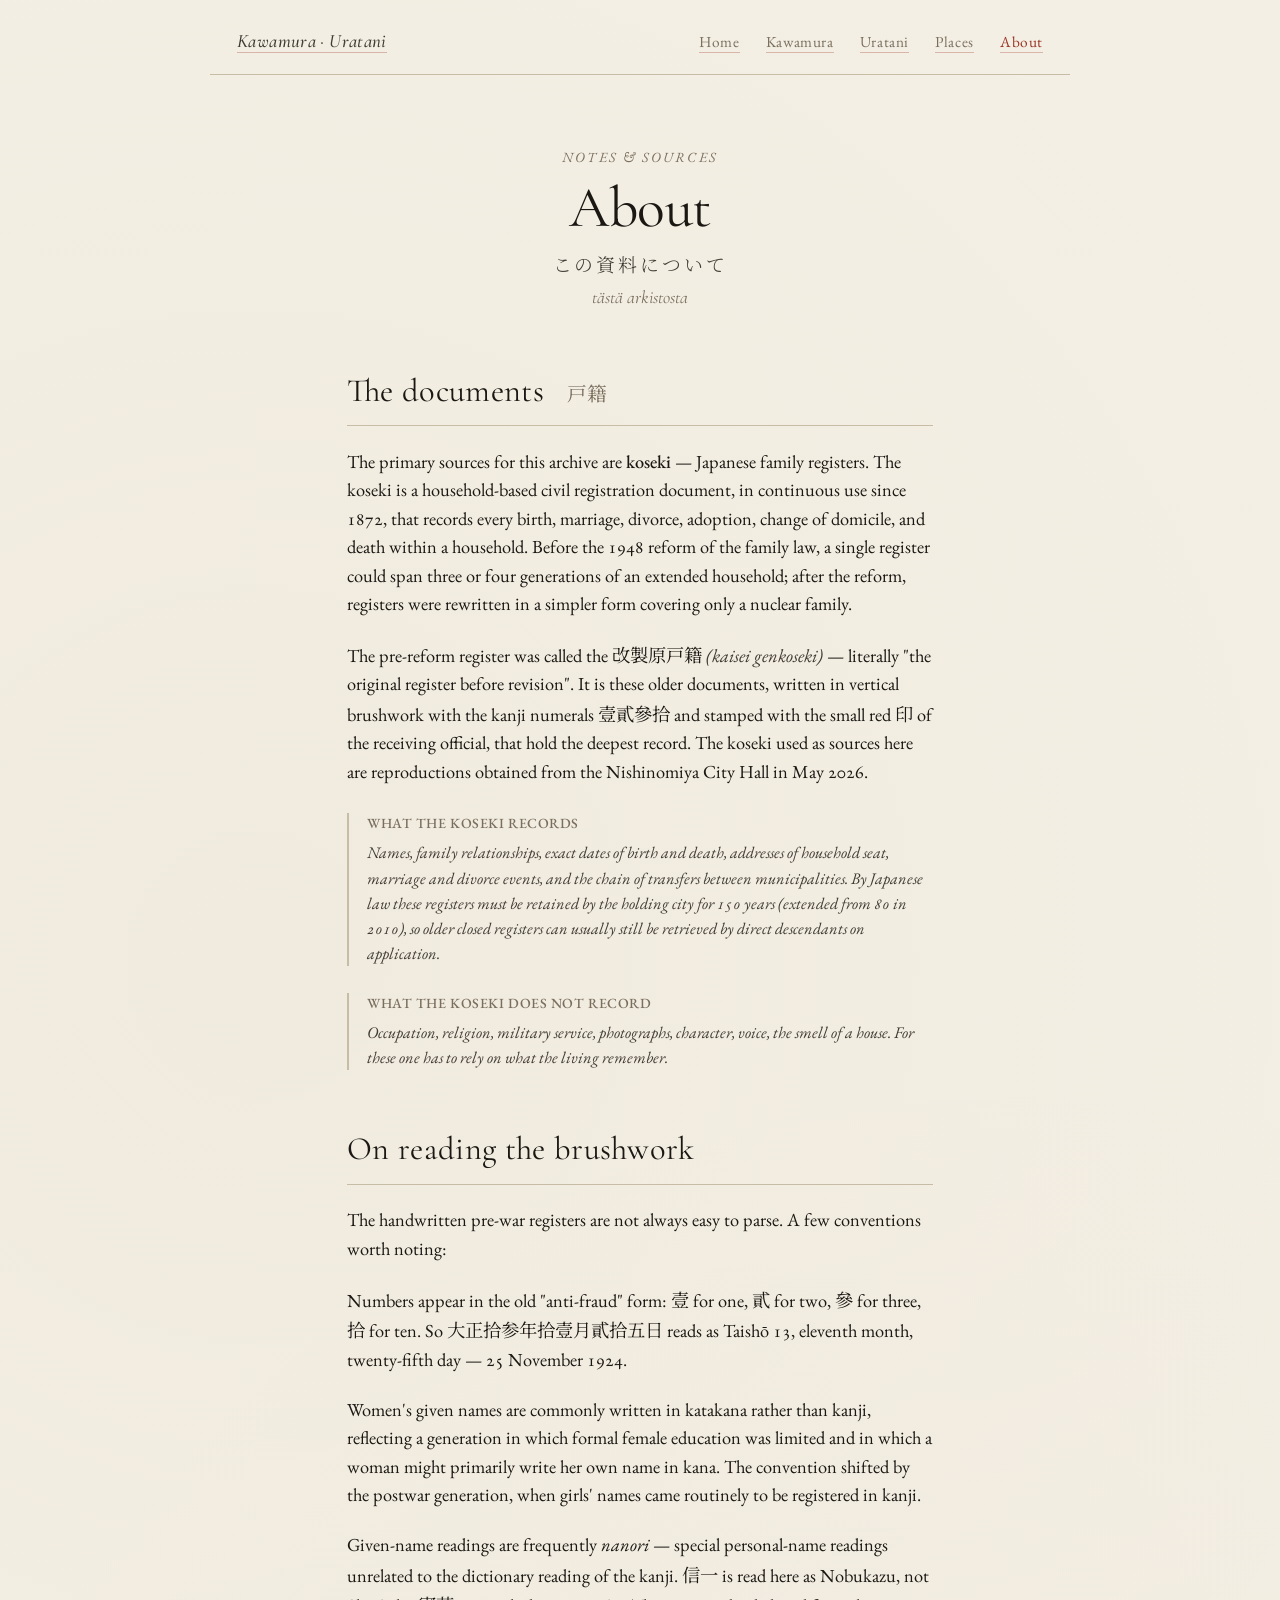
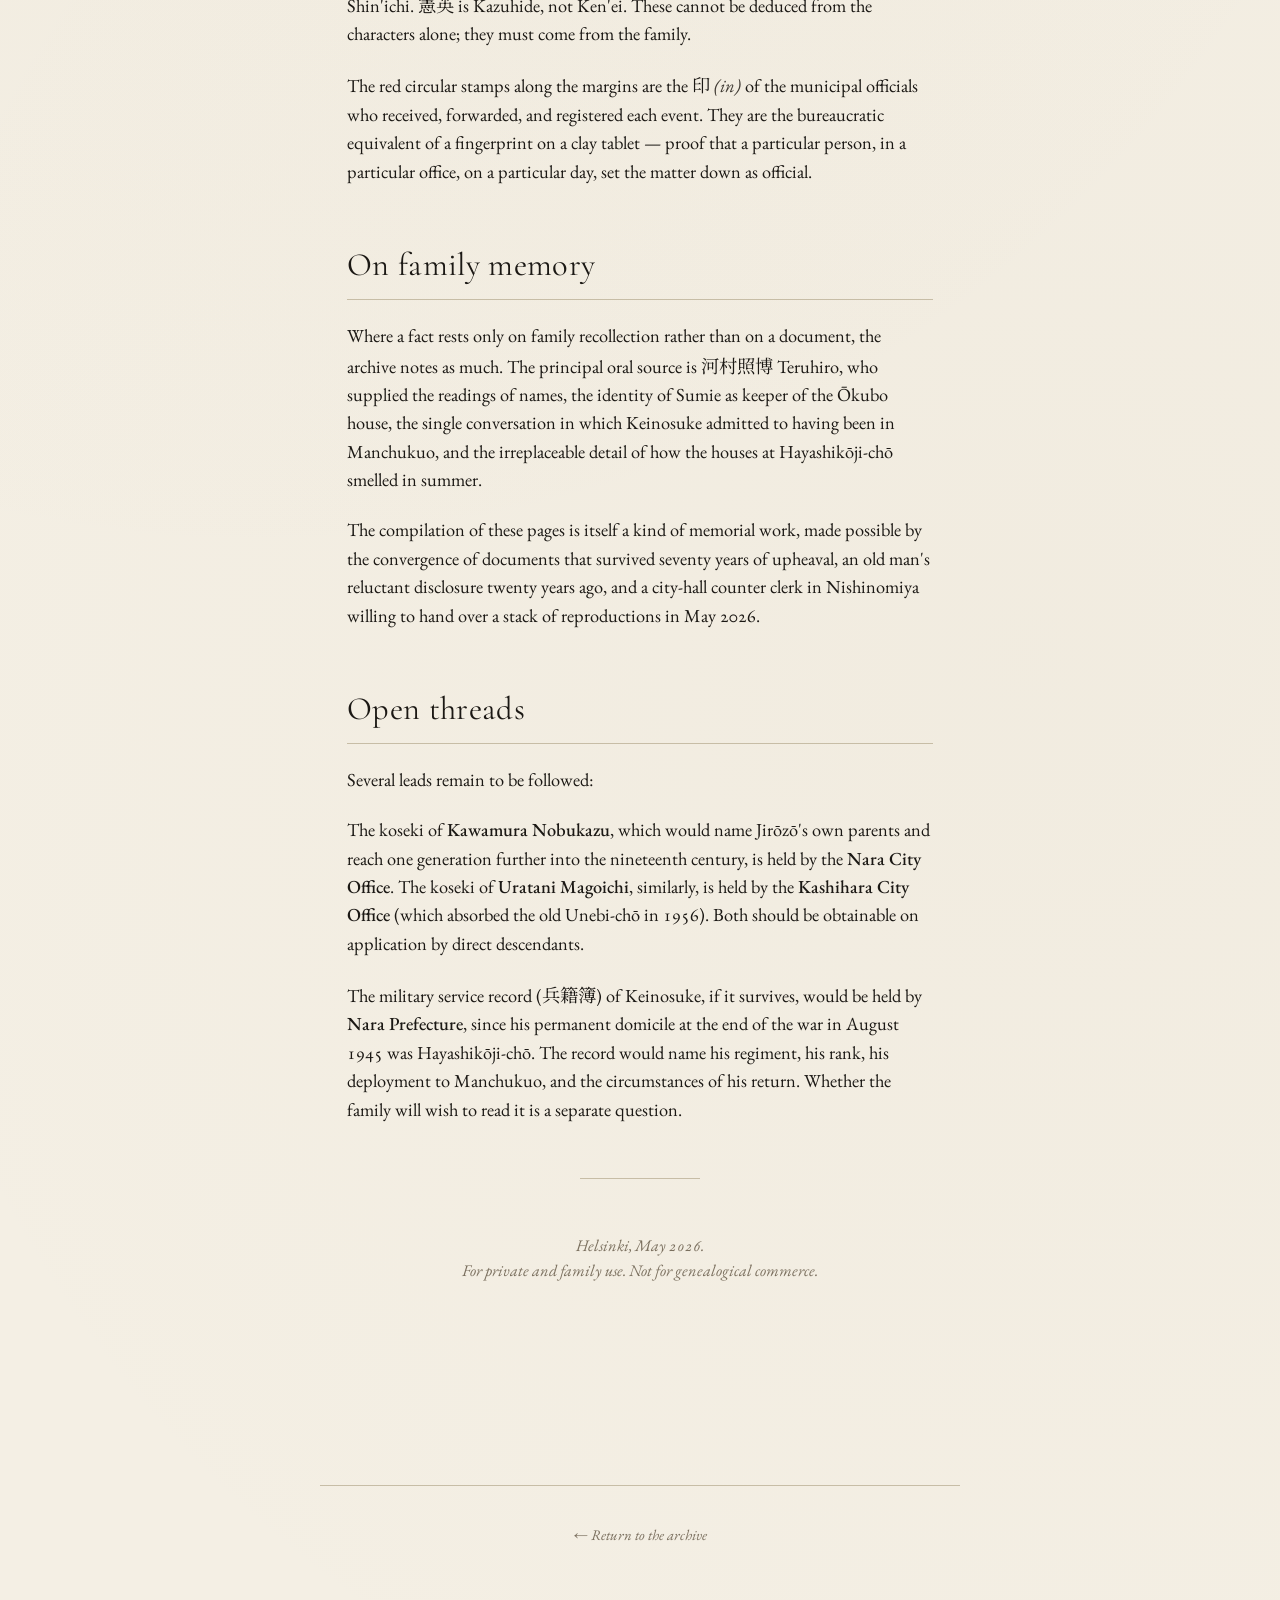
==== about.html @ d0aca539 "Initial commit" ====
<!DOCTYPE html>
<html lang="en">
<head>
  <meta charset="UTF-8">
  <meta name="viewport" content="width=device-width, initial-scale=1.0">
  <title>About — A Family Archive</title>
  <link rel="stylesheet" href="style.css">
</head>
<body>

<header class="masthead">
  <div class="masthead__title"><a href="index.html">Kawamura · Uratani</a></div>
  <nav class="masthead__nav">
    <a href="index.html">Home</a>
    <a href="kawamura.html">Kawamura</a>
    <a href="uratani.html">Uratani</a>
    <a href="places.html">Places</a>
    <a href="about.html" aria-current="page">About</a>
  </nav>
</header>

<main class="page">

  <div class="heading">
    <div class="heading__eyebrow">Notes &amp; sources</div>
    <h1 class="heading__title">About</h1>
    <div class="heading__jp">この資料について</div>
    <div class="heading__fi">tästä arkistosta</div>
  </div>

  <h2 class="section">The documents <span class="jp">戸籍</span></h2>

  <p>
    The primary sources for this archive are <strong>koseki</strong> — Japanese family registers. The koseki is a household-based civil registration document, in continuous use since 1872, that records every birth, marriage, divorce, adoption, change of domicile, and death within a household. Before the 1948 reform of the family law, a single register could span three or four generations of an extended household; after the reform, registers were rewritten in a simpler form covering only a nuclear family.
  </p>

  <p>
    The pre-reform register was called the <span class="jp">改製原戸籍</span> <span class="fi">(kaisei genkoseki)</span> — literally "the original register before revision". It is these older documents, written in vertical brushwork with the kanji numerals <span class="jp">壹貳參拾</span> and stamped with the small red <span class="jp">印</span> of the receiving official, that hold the deepest record. The koseki used as sources here are reproductions obtained from the Nishinomiya City Hall in May 2026.
  </p>

  <div class="note">
    <strong>What the koseki records</strong>
    Names, family relationships, exact dates of birth and death, addresses of household seat, marriage and divorce events, and the chain of transfers between municipalities. By Japanese law these registers must be retained by the holding city for 150 years (extended from 80 in 2010), so older closed registers can usually still be retrieved by direct descendants on application.
  </div>

  <div class="note">
    <strong>What the koseki does not record</strong>
    Occupation, religion, military service, photographs, character, voice, the smell of a house. For these one has to rely on what the living remember.
  </div>

  <h2 class="section">On reading the brushwork</h2>

  <p>
    The handwritten pre-war registers are not always easy to parse. A few conventions worth noting:
  </p>
  <p>
    Numbers appear in the old "anti-fraud" form: <span class="jp">壹</span> for one, <span class="jp">貳</span> for two, <span class="jp">參</span> for three, <span class="jp">拾</span> for ten. So <span class="jp">大正拾参年拾壹月貳拾五日</span> reads as Taishō 13, eleventh month, twenty-fifth day — 25 November 1924.
  </p>
  <p>
    Women's given names are commonly written in katakana rather than kanji, reflecting a generation in which formal female education was limited and in which a woman might primarily write her own name in kana. The convention shifted by the postwar generation, when girls' names came routinely to be registered in kanji.
  </p>
  <p>
    Given-name readings are frequently <em>nanori</em> — special personal-name readings unrelated to the dictionary reading of the kanji. <span class="jp">信一</span> is read here as Nobukazu, not Shin'ichi. <span class="jp">憲英</span> is Kazuhide, not Ken'ei. These cannot be deduced from the characters alone; they must come from the family.
  </p>
  <p>
    The red circular stamps along the margins are the <span class="jp">印</span> <span class="fi">(in)</span> of the municipal officials who received, forwarded, and registered each event. They are the bureaucratic equivalent of a fingerprint on a clay tablet — proof that a particular person, in a particular office, on a particular day, set the matter down as official.
  </p>

  <h2 class="section">On family memory</h2>

  <p>
    Where a fact rests only on family recollection rather than on a document, the archive notes as much. The principal oral source is <span class="jp">河村照博</span> Teruhiro, who supplied the readings of names, the identity of Sumie as keeper of the Ōkubo house, the single conversation in which Keinosuke admitted to having been in Manchukuo, and the irreplaceable detail of how the houses at Hayashikōji-chō smelled in summer.
  </p>

  <p>
    The compilation of these pages is itself a kind of memorial work, made possible by the convergence of documents that survived seventy years of upheaval, an old man's reluctant disclosure twenty years ago, and a city-hall counter clerk in Nishinomiya willing to hand over a stack of reproductions in May 2026.
  </p>

  <h2 class="section">Open threads</h2>

  <p>
    Several leads remain to be followed:
  </p>
  <p>
    The koseki of <strong>Kawamura Nobukazu</strong>, which would name Jirōzō's own parents and reach one generation further into the nineteenth century, is held by the <strong>Nara City Office</strong>. The koseki of <strong>Uratani Magoichi</strong>, similarly, is held by the <strong>Kashihara City Office</strong> (which absorbed the old Unebi-chō in 1956). Both should be obtainable on application by direct descendants.
  </p>
  <p>
    The military service record (<span class="jp">兵籍簿</span>) of Keinosuke, if it survives, would be held by <strong>Nara Prefecture</strong>, since his permanent domicile at the end of the war in August 1945 was Hayashikōji-chō. The record would name his regiment, his rank, his deployment to Manchukuo, and the circumstances of his return. Whether the family will wish to read it is a separate question.
  </p>

  <hr class="rule">

  <p style="font-size: 0.9rem; color: var(--ink-mute); font-style: italic; text-align: center;">
    Helsinki, May 2026.<br>
    For private and family use. Not for genealogical commerce.
  </p>

</main>

<footer class="colophon">
  <a href="index.html" style="color: inherit; border-bottom: none; font-style: italic;">← Return to the archive</a>
</footer>

</body>
</html>
---- style.css ----
/* ============================================================
   Kawamura / Uratani Family Archive
   Quiet archival aesthetic — Finnish modernism meets Japanese paper
   ============================================================ */

@import url('https://fonts.googleapis.com/css2?family=Cormorant+Garamond:ital,wght@0,300;0,400;0,500;0,600;1,400&family=EB+Garamond:ital,wght@0,400;0,500;0,600;1,400&family=Noto+Serif+JP:wght@300;400;500&display=swap');

:root {
  --paper:        #F4EFE4;
  --paper-warm:   #EBE3D2;
  --ink:          #1B1814;
  --ink-soft:     #3F3A33;
  --ink-mute:     #7A6F5E;
  --hairline:     #C7BDA6;
  --seal:         #993323;
  --seal-faded:   #B85540;
  --indigo:       #2D3E54;

  --serif-display: 'Cormorant Garamond', Georgia, serif;
  --serif-body:    'EB Garamond', Georgia, serif;
  --serif-jp:      'Noto Serif JP', 'EB Garamond', serif;

  --measure:       640px;
  --measure-wide:  860px;
}

* { box-sizing: border-box; margin: 0; padding: 0; }

html { font-size: 18px; }

body {
  background: var(--paper);
  color: var(--ink);
  font-family: var(--serif-body);
  font-weight: 400;
  line-height: 1.55;
  font-feature-settings: "onum", "kern", "liga";
  -webkit-font-smoothing: antialiased;
  -moz-osx-font-smoothing: grayscale;
  min-height: 100vh;

  /* Subtle paper texture via layered gradients */
  background-image:
    radial-gradient(circle at 20% 30%, rgba(155,135,95,0.04) 0%, transparent 50%),
    radial-gradient(circle at 80% 70%, rgba(155,135,95,0.03) 0%, transparent 50%);
}

/* ─── Layout ────────────────────────────────────────────────── */

.page {
  max-width: var(--measure);
  margin: 0 auto;
  padding: 4rem 1.5rem 6rem;
}

.page--wide {
  max-width: var(--measure-wide);
}

/* ─── Site header (small, top of every page) ────────────────── */

.masthead {
  max-width: var(--measure-wide);
  margin: 0 auto;
  padding: 1.5rem 1.5rem 0;
  display: flex;
  justify-content: space-between;
  align-items: baseline;
  border-bottom: 1px solid var(--hairline);
  padding-bottom: 1rem;
}

.masthead__title {
  font-family: var(--serif-display);
  font-weight: 500;
  font-style: italic;
  font-size: 1.05rem;
  letter-spacing: 0.02em;
  color: var(--ink-soft);
}

.masthead__title a {
  color: inherit;
  text-decoration: none;
}

.masthead__nav {
  font-family: var(--serif-body);
  font-size: 0.85rem;
  letter-spacing: 0.04em;
}

.masthead__nav a {
  color: var(--ink-mute);
  text-decoration: none;
  margin-left: 1.25rem;
  transition: color 0.2s ease;
}

.masthead__nav a:hover,
.masthead__nav a[aria-current="page"] {
  color: var(--seal);
}

/* ─── Page heading ─────────────────────────────────────────── */

.heading {
  margin-bottom: 3rem;
  text-align: center;
  position: relative;
}

.heading__eyebrow {
  font-family: var(--serif-body);
  font-size: 0.78rem;
  font-style: italic;
  letter-spacing: 0.15em;
  text-transform: uppercase;
  color: var(--ink-mute);
  margin-bottom: 0.5rem;
}

.heading__title {
  font-family: var(--serif-display);
  font-weight: 400;
  font-size: 3.2rem;
  line-height: 1.05;
  letter-spacing: -0.01em;
  margin-bottom: 0.6rem;
}

.heading__title em {
  font-style: italic;
  color: var(--seal);
}

.heading__jp {
  font-family: var(--serif-jp);
  font-weight: 300;
  font-size: 1.05rem;
  color: var(--ink-soft);
  letter-spacing: 0.15em;
}

.heading__fi {
  font-family: var(--serif-display);
  font-style: italic;
  font-size: 1rem;
  color: var(--ink-mute);
  margin-top: 0.3rem;
}

/* ─── Hanko ornament (red circle, echoes the seal stamps) ──── */

.ornament {
  display: block;
  margin: 2.5rem auto;
  width: 14px;
  height: 14px;
  border-radius: 50%;
  background: var(--seal);
  opacity: 0.7;
}

.rule {
  border: 0;
  border-top: 1px solid var(--hairline);
  margin: 3rem auto;
  max-width: 120px;
}

/* ─── Prose ─────────────────────────────────────────────────── */

p {
  margin-bottom: 1.2rem;
  font-size: 1.02rem;
}

p.lede {
  font-size: 1.18rem;
  line-height: 1.5;
  color: var(--ink-soft);
  font-style: italic;
  font-family: var(--serif-display);
  margin-bottom: 2rem;
}

p.lede::first-letter {
  font-size: 3.2rem;
  font-weight: 500;
  float: left;
  line-height: 0.85;
  padding: 0.2rem 0.5rem 0 0;
  color: var(--seal);
  font-style: normal;
}

a {
  color: var(--seal);
  text-decoration: none;
  border-bottom: 1px solid rgba(153, 51, 35, 0.3);
  transition: border-color 0.2s ease;
}

a:hover {
  border-bottom-color: var(--seal);
}

em { font-style: italic; }
strong { font-weight: 500; color: var(--ink); }

.jp {
  font-family: var(--serif-jp);
  font-weight: 400;
}

.fi {
  font-style: italic;
  color: var(--ink-soft);
}

/* ─── Section heading ──────────────────────────────────────── */

h2.section {
  font-family: var(--serif-display);
  font-weight: 400;
  font-size: 1.8rem;
  margin: 3rem 0 1.2rem;
  letter-spacing: 0.01em;
  border-bottom: 1px solid var(--hairline);
  padding-bottom: 0.5rem;
}

h2.section .jp {
  font-size: 1.1rem;
  color: var(--ink-mute);
  margin-left: 0.8rem;
}

h3.subsection {
  font-family: var(--serif-display);
  font-weight: 500;
  font-style: italic;
  font-size: 1.3rem;
  color: var(--ink-soft);
  margin: 2rem 0 0.8rem;
}

/* ─── Person entry (used on family pages) ──────────────────── */

.person {
  margin: 2.5rem 0;
  padding: 1.5rem 0;
  border-top: 1px solid var(--hairline);
}

.person:first-of-type {
  border-top: none;
}

.person__name {
  font-family: var(--serif-display);
  font-weight: 500;
  font-size: 1.55rem;
  margin-bottom: 0.3rem;
  letter-spacing: -0.005em;
}

.person__name .jp {
  font-weight: 400;
  color: var(--ink-soft);
  margin-right: 0.6rem;
}

.person__romaji {
  font-style: italic;
  color: var(--ink-mute);
  font-weight: 400;
  font-size: 1.1rem;
}

.person__meta {
  font-family: var(--serif-body);
  font-size: 0.88rem;
  color: var(--ink-mute);
  letter-spacing: 0.04em;
  margin-bottom: 1rem;
  font-style: italic;
}

.person__meta .sep {
  display: inline-block;
  margin: 0 0.6rem;
  color: var(--hairline);
}

.person__bio p {
  font-size: 1rem;
}

.person__status {
  display: inline-block;
  font-size: 0.7rem;
  letter-spacing: 0.15em;
  text-transform: uppercase;
  color: var(--ink-mute);
  border: 1px solid var(--hairline);
  padding: 2px 8px;
  border-radius: 2px;
  margin-left: 0.5rem;
  vertical-align: 0.2em;
  font-style: normal;
}

/* ─── Place entry ──────────────────────────────────────────── */

.place {
  margin: 3rem 0;
}

.place__name {
  font-family: var(--serif-display);
  font-weight: 400;
  font-size: 1.6rem;
  margin-bottom: 0.2rem;
}

.place__jp {
  font-family: var(--serif-jp);
  font-size: 1.05rem;
  color: var(--ink-soft);
  margin-bottom: 0.8rem;
  display: block;
}

.place__now {
  font-size: 0.85rem;
  font-style: italic;
  color: var(--ink-mute);
  margin-bottom: 1rem;
}

/* ─── Family tree (SVG container) ──────────────────────────── */

.tree-container {
  margin: 3rem 0;
  text-align: center;
  overflow-x: auto;
}

.tree-container svg {
  max-width: 100%;
  height: auto;
}

.tree-caption {
  font-size: 0.82rem;
  font-style: italic;
  color: var(--ink-mute);
  text-align: center;
  margin-top: 0.5rem;
}

/* ─── Footnotes / metadata blocks ──────────────────────────── */

.note {
  font-size: 0.9rem;
  color: var(--ink-soft);
  font-style: italic;
  border-left: 2px solid var(--hairline);
  padding-left: 1rem;
  margin: 1.5rem 0;
}

.note strong {
  font-style: normal;
  letter-spacing: 0.04em;
  font-size: 0.78rem;
  text-transform: uppercase;
  color: var(--ink-mute);
  display: block;
  margin-bottom: 0.3rem;
}

/* ─── Footer ──────────────────────────────────────────────── */

.colophon {
  max-width: var(--measure);
  margin: 4rem auto 2rem;
  padding: 2rem 1.5rem;
  border-top: 1px solid var(--hairline);
  text-align: center;
  font-size: 0.82rem;
  font-style: italic;
  color: var(--ink-mute);
  line-height: 1.7;
}

/* ─── Responsive ──────────────────────────────────────────── */

@media (max-width: 600px) {
  html { font-size: 16px; }
  .page { padding: 2.5rem 1.25rem 4rem; }
  .heading__title { font-size: 2.4rem; }
  .masthead { flex-direction: column; align-items: flex-start; gap: 0.6rem; }
  .masthead__nav a { margin-left: 0; margin-right: 1rem; }
  .person__name { font-size: 1.35rem; }
}
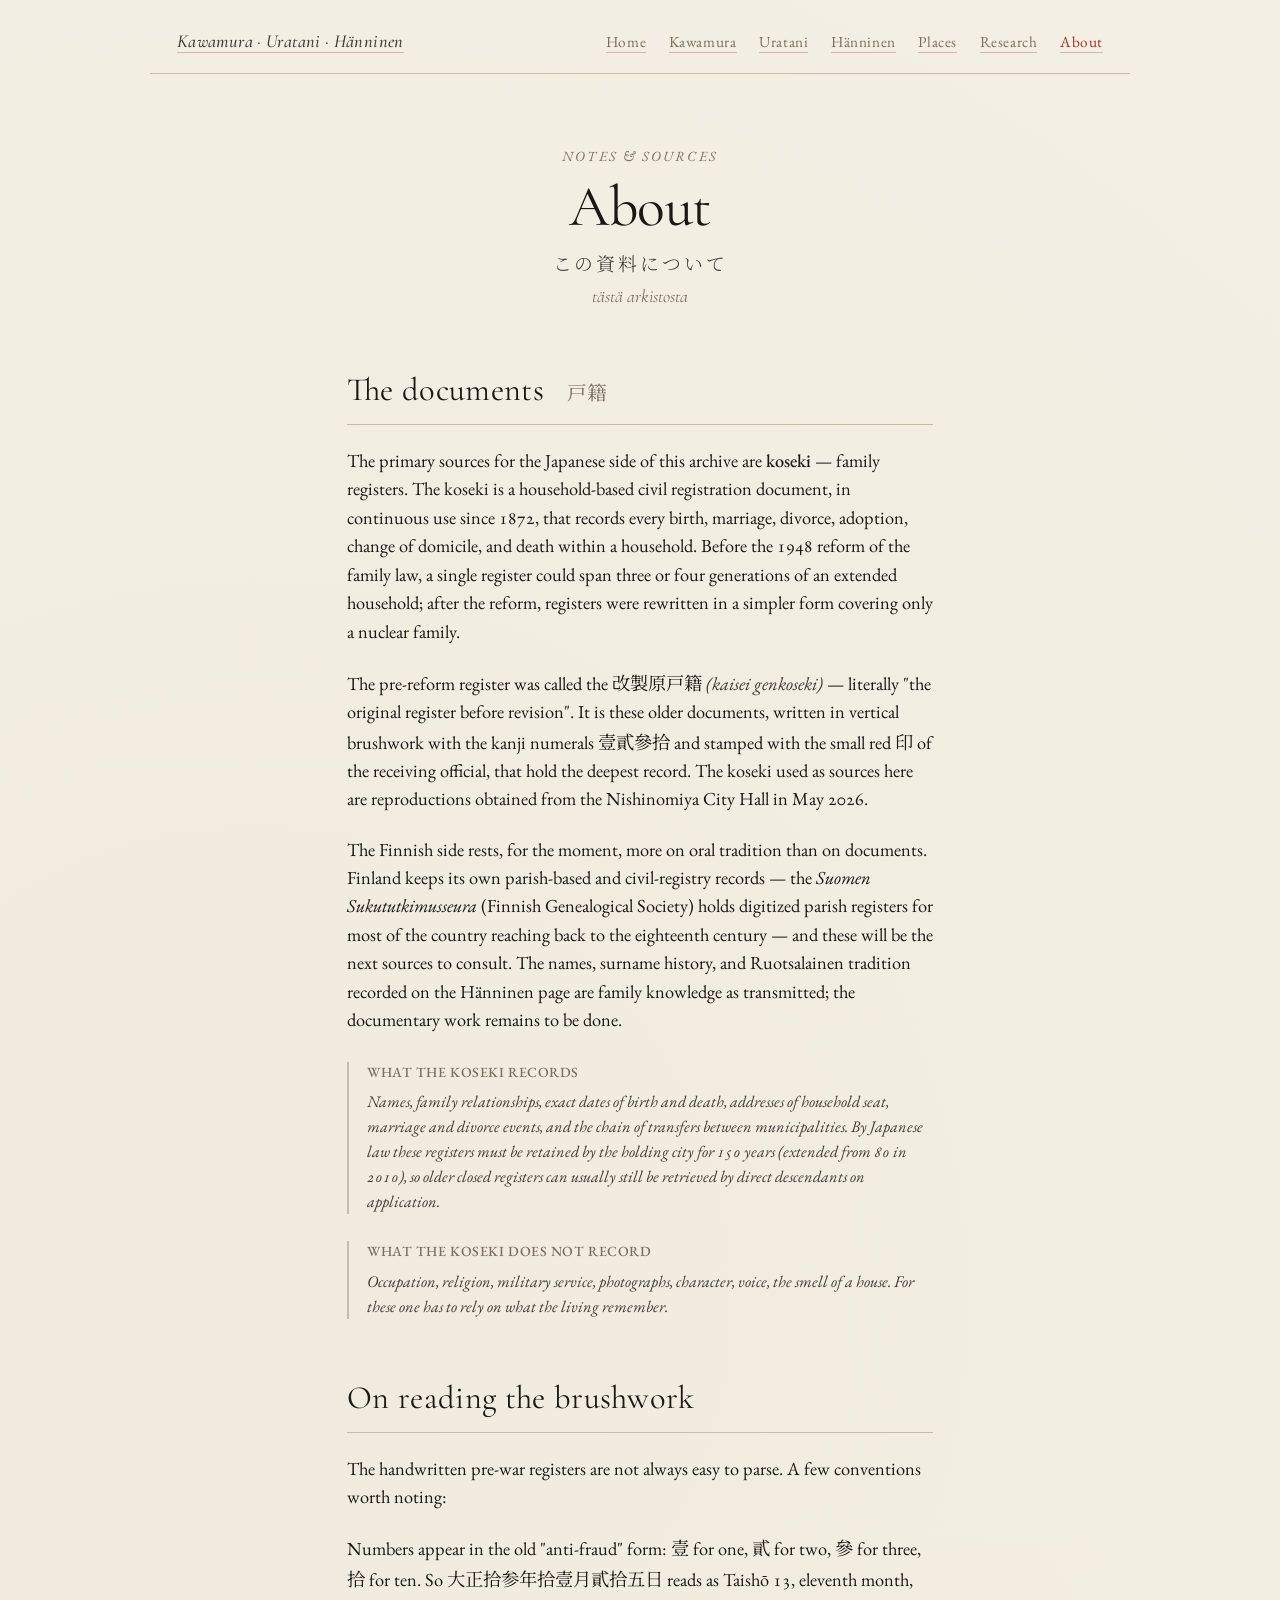
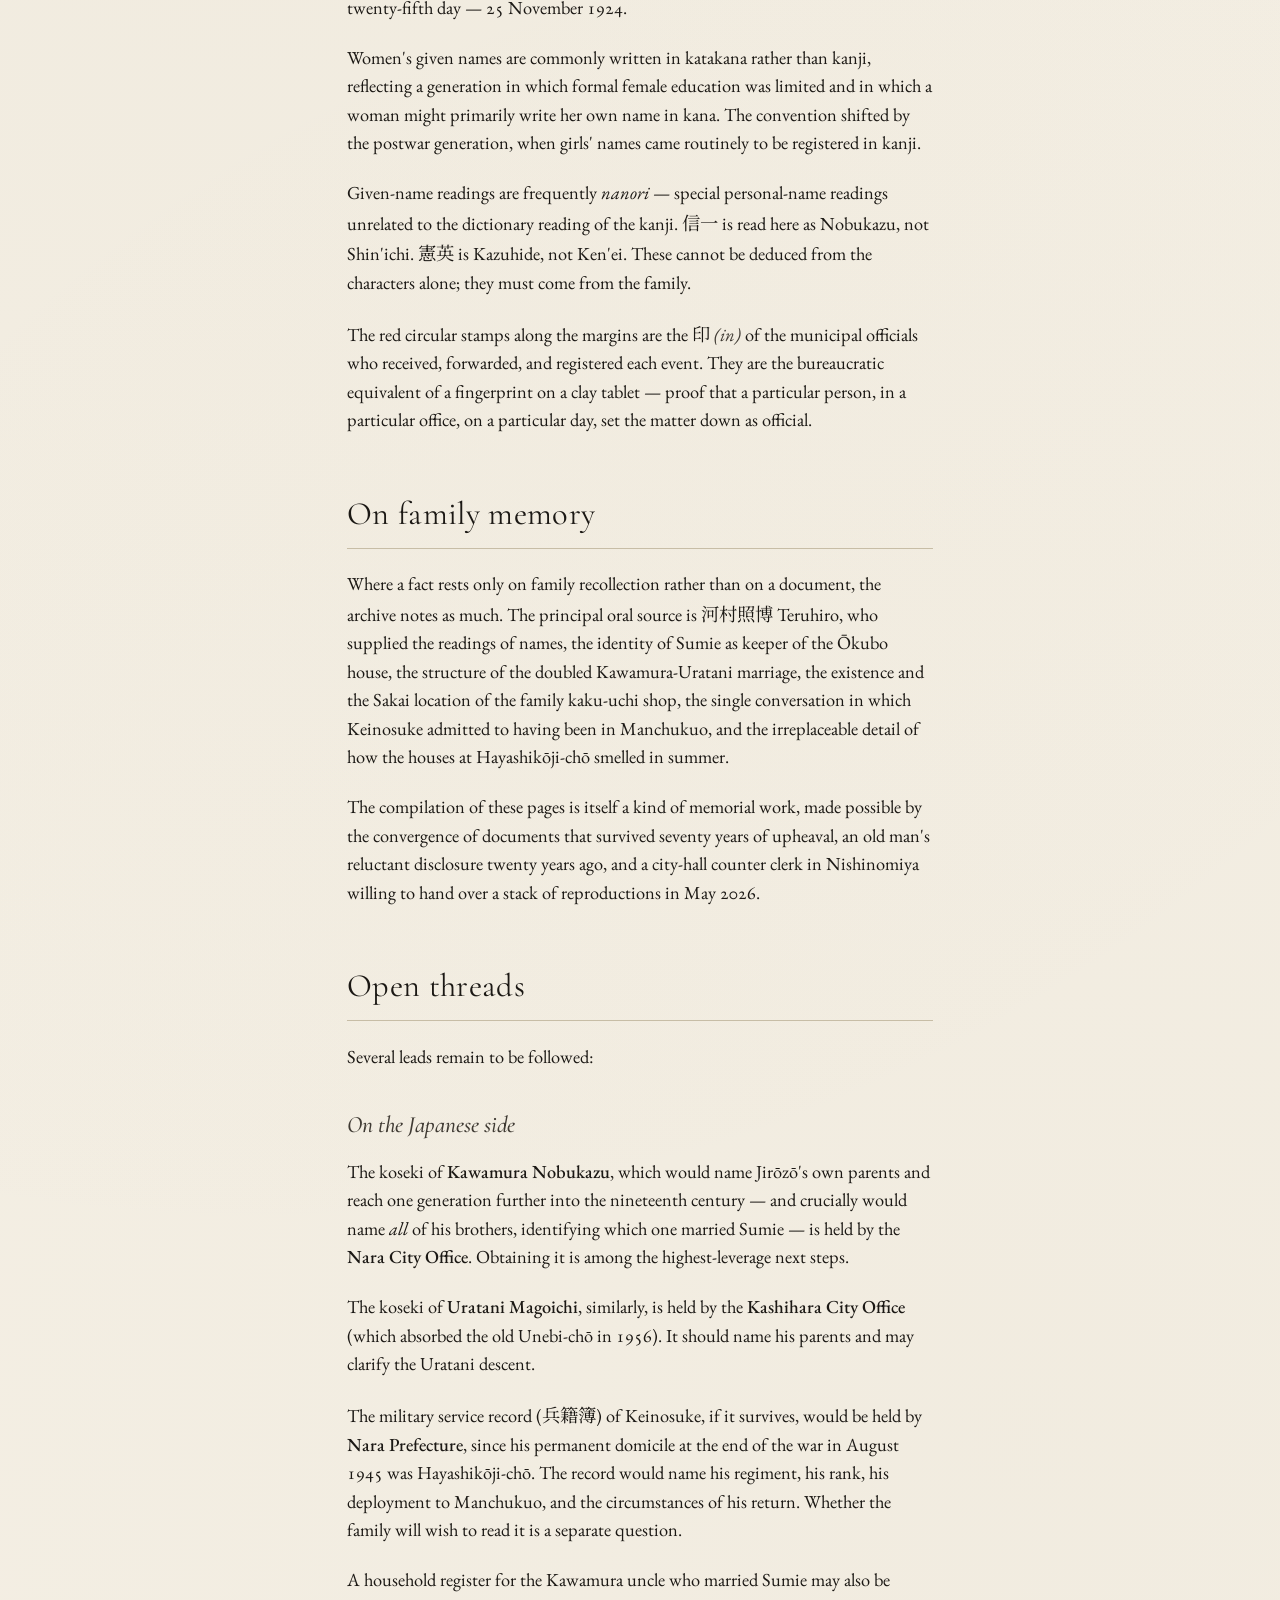
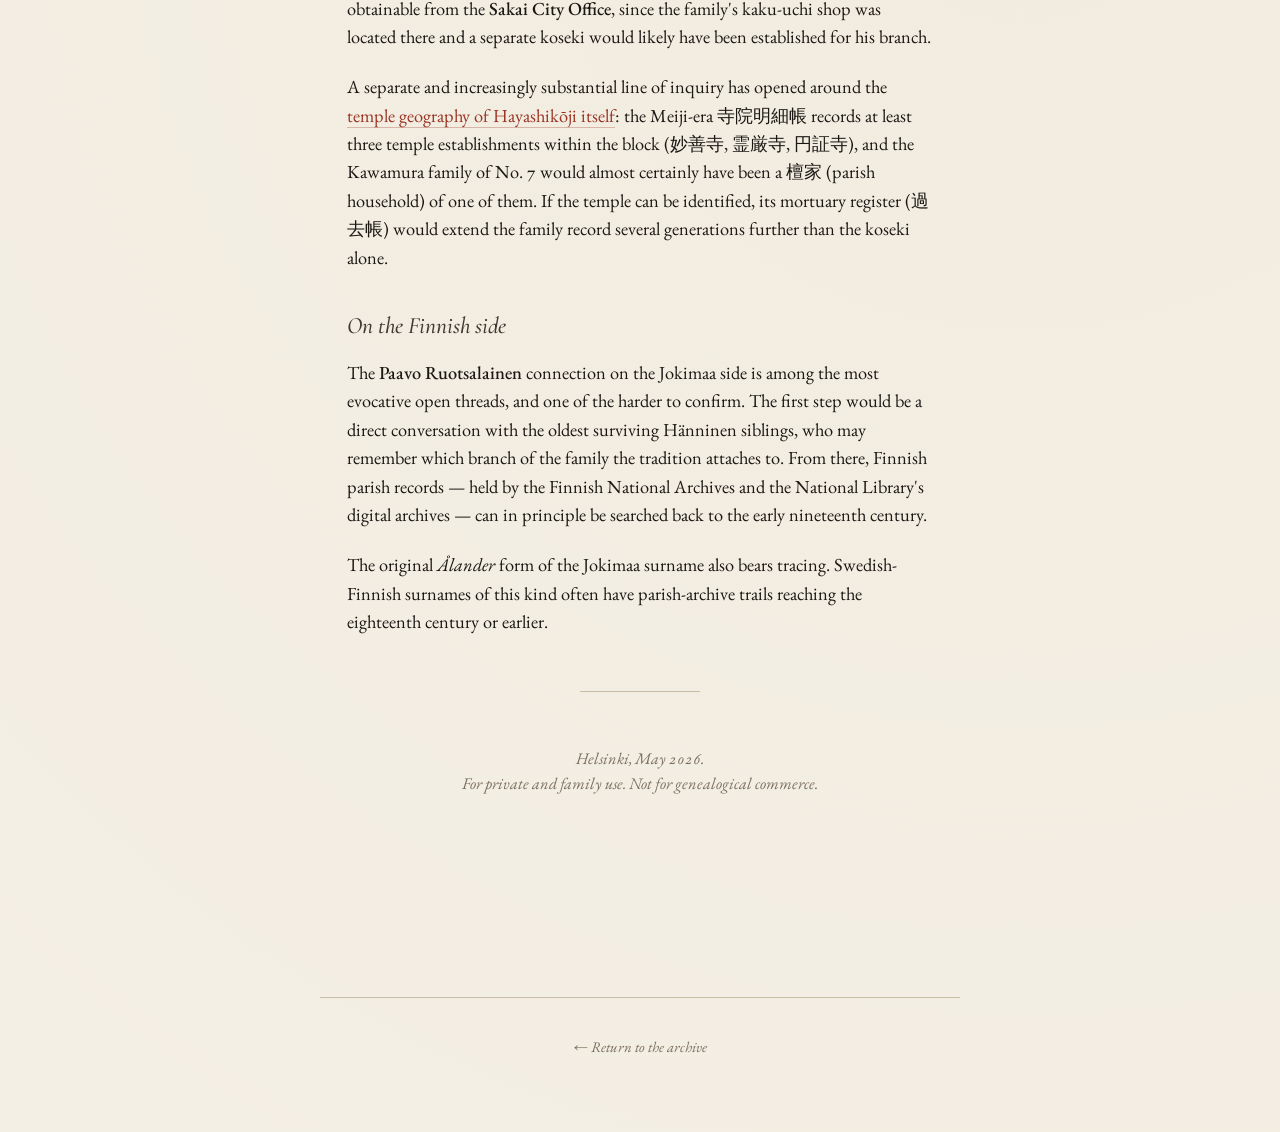
==== commit e82b1264: "general update" ====
--- a/about.html
+++ b/about.html
@@ -9,12 +9,14 @@
 <body>
 
 <header class="masthead">
-  <div class="masthead__title"><a href="index.html">Kawamura · Uratani</a></div>
+  <div class="masthead__title"><a href="index.html">Kawamura · Uratani · Hänninen</a></div>
   <nav class="masthead__nav">
     <a href="index.html">Home</a>
     <a href="kawamura.html">Kawamura</a>
     <a href="uratani.html">Uratani</a>
+    <a href="hanninen.html">Hänninen</a>
     <a href="places.html">Places</a>
+    <a href="research.html">Research</a>
     <a href="about.html" aria-current="page">About</a>
   </nav>
 </header>
@@ -31,11 +33,15 @@
   <h2 class="section">The documents <span class="jp">戸籍</span></h2>
 
   <p>
-    The primary sources for this archive are <strong>koseki</strong> — Japanese family registers. The koseki is a household-based civil registration document, in continuous use since 1872, that records every birth, marriage, divorce, adoption, change of domicile, and death within a household. Before the 1948 reform of the family law, a single register could span three or four generations of an extended household; after the reform, registers were rewritten in a simpler form covering only a nuclear family.
+    The primary sources for the Japanese side of this archive are <strong>koseki</strong> — family registers. The koseki is a household-based civil registration document, in continuous use since 1872, that records every birth, marriage, divorce, adoption, change of domicile, and death within a household. Before the 1948 reform of the family law, a single register could span three or four generations of an extended household; after the reform, registers were rewritten in a simpler form covering only a nuclear family.
   </p>
 
   <p>
     The pre-reform register was called the <span class="jp">改製原戸籍</span> <span class="fi">(kaisei genkoseki)</span> — literally "the original register before revision". It is these older documents, written in vertical brushwork with the kanji numerals <span class="jp">壹貳參拾</span> and stamped with the small red <span class="jp">印</span> of the receiving official, that hold the deepest record. The koseki used as sources here are reproductions obtained from the Nishinomiya City Hall in May 2026.
+  </p>
+
+  <p>
+    The Finnish side rests, for the moment, more on oral tradition than on documents. Finland keeps its own parish-based and civil-registry records — the <em>Suomen Sukututkimusseura</em> (Finnish Genealogical Society) holds digitized parish registers for most of the country reaching back to the eighteenth century — and these will be the next sources to consult. The names, surname history, and Ruotsalainen tradition recorded on the Hänninen page are family knowledge as transmitted; the documentary work remains to be done.
   </p>
 
   <div class="note">
@@ -69,7 +75,7 @@
   <h2 class="section">On family memory</h2>
 
   <p>
-    Where a fact rests only on family recollection rather than on a document, the archive notes as much. The principal oral source is <span class="jp">河村照博</span> Teruhiro, who supplied the readings of names, the identity of Sumie as keeper of the Ōkubo house, the single conversation in which Keinosuke admitted to having been in Manchukuo, and the irreplaceable detail of how the houses at Hayashikōji-chō smelled in summer.
+    Where a fact rests only on family recollection rather than on a document, the archive notes as much. The principal oral source is <span class="jp">河村照博</span> Teruhiro, who supplied the readings of names, the identity of Sumie as keeper of the Ōkubo house, the structure of the doubled Kawamura-Uratani marriage, the existence and the Sakai location of the family kaku-uchi shop, the single conversation in which Keinosuke admitted to having been in Manchukuo, and the irreplaceable detail of how the houses at Hayashikōji-chō smelled in summer.
   </p>
 
   <p>
@@ -81,11 +87,37 @@
   <p>
     Several leads remain to be followed:
   </p>
+
+  <h3 class="subsection">On the Japanese side</h3>
+
   <p>
-    The koseki of <strong>Kawamura Nobukazu</strong>, which would name Jirōzō's own parents and reach one generation further into the nineteenth century, is held by the <strong>Nara City Office</strong>. The koseki of <strong>Uratani Magoichi</strong>, similarly, is held by the <strong>Kashihara City Office</strong> (which absorbed the old Unebi-chō in 1956). Both should be obtainable on application by direct descendants.
+    The koseki of <strong>Kawamura Nobukazu</strong>, which would name Jirōzō's own parents and reach one generation further into the nineteenth century — and crucially would name <em>all</em> of his brothers, identifying which one married Sumie — is held by the <strong>Nara City Office</strong>. Obtaining it is among the highest-leverage next steps.
   </p>
+
+  <p>
+    The koseki of <strong>Uratani Magoichi</strong>, similarly, is held by the <strong>Kashihara City Office</strong> (which absorbed the old Unebi-chō in 1956). It should name his parents and may clarify the Uratani descent.
+  </p>
+
   <p>
     The military service record (<span class="jp">兵籍簿</span>) of Keinosuke, if it survives, would be held by <strong>Nara Prefecture</strong>, since his permanent domicile at the end of the war in August 1945 was Hayashikōji-chō. The record would name his regiment, his rank, his deployment to Manchukuo, and the circumstances of his return. Whether the family will wish to read it is a separate question.
+  </p>
+
+  <p>
+    A household register for the Kawamura uncle who married Sumie may also be obtainable from the <strong>Sakai City Office</strong>, since the family's kaku-uchi shop was located there and a separate koseki would likely have been established for his branch.
+  </p>
+
+  <p>
+    A separate and increasingly substantial line of inquiry has opened around the <a href="research.html">temple geography of Hayashikōji itself</a>: the Meiji-era 寺院明細帳 records at least three temple establishments within the block (妙善寺, 霊厳寺, 円証寺), and the Kawamura family of No. 7 would almost certainly have been a 檀家 (parish household) of one of them. If the temple can be identified, its mortuary register (過去帳) would extend the family record several generations further than the koseki alone.
+  </p>
+
+  <h3 class="subsection">On the Finnish side</h3>
+
+  <p>
+    The <strong>Paavo Ruotsalainen</strong> connection on the Jokimaa side is among the most evocative open threads, and one of the harder to confirm. The first step would be a direct conversation with the oldest surviving Hänninen siblings, who may remember which branch of the family the tradition attaches to. From there, Finnish parish records — held by the Finnish National Archives and the National Library's digital archives — can in principle be searched back to the early nineteenth century.
+  </p>
+
+  <p>
+    The original <em>Ålander</em> form of the Jokimaa surname also bears tracing. Swedish-Finnish surnames of this kind often have parish-archive trails reaching the eighteenth century or earlier.
   </p>
 
   <hr class="rule">
--- a/style.css
+++ b/style.css
@@ -60,7 +60,7 @@
 /* ─── Site header (small, top of every page) ────────────────── */
 
 .masthead {
-  max-width: var(--measure-wide);
+  max-width: 980px;
   margin: 0 auto;
   padding: 1.5rem 1.5rem 0;
   display: flex;
@@ -74,9 +74,10 @@
   font-family: var(--serif-display);
   font-weight: 500;
   font-style: italic;
-  font-size: 1.05rem;
+  font-size: 1.02rem;
   letter-spacing: 0.02em;
   color: var(--ink-soft);
+  white-space: nowrap;
 }
 
 .masthead__title a {
@@ -88,12 +89,13 @@
   font-family: var(--serif-body);
   font-size: 0.85rem;
   letter-spacing: 0.04em;
+  white-space: nowrap;
 }
 
 .masthead__nav a {
   color: var(--ink-mute);
   text-decoration: none;
-  margin-left: 1.25rem;
+  margin-left: 1.05rem;
   transition: color 0.2s ease;
 }
 
@@ -396,6 +398,46 @@
   line-height: 1.7;
 }
 
+/* ─── Inline alliance / structural notes ─────────────────── */
+
+.alliance-note {
+  background: var(--paper-warm);
+  padding: 1.5rem 1.8rem;
+  margin: 2rem 0;
+  border-left: 3px solid var(--seal);
+  font-size: 0.95rem;
+}
+
+.alliance-note__label {
+  font-family: var(--serif-body);
+  font-size: 0.72rem;
+  letter-spacing: 0.18em;
+  text-transform: uppercase;
+  color: var(--seal);
+  margin-bottom: 0.5rem;
+}
+
+/* ─── Three-language name block (for grandparents etc.) ────── */
+
+.name-block {
+  margin: 1.5rem 0;
+  font-family: var(--serif-display);
+}
+
+.name-block__primary {
+  font-size: 1.55rem;
+  font-weight: 500;
+  letter-spacing: -0.005em;
+}
+
+.name-block__variants {
+  font-size: 0.95rem;
+  color: var(--ink-mute);
+  font-style: italic;
+  margin-top: 0.2rem;
+  font-family: var(--serif-body);
+}
+
 /* ─── Responsive ──────────────────────────────────────────── */
 
 @media (max-width: 600px) {
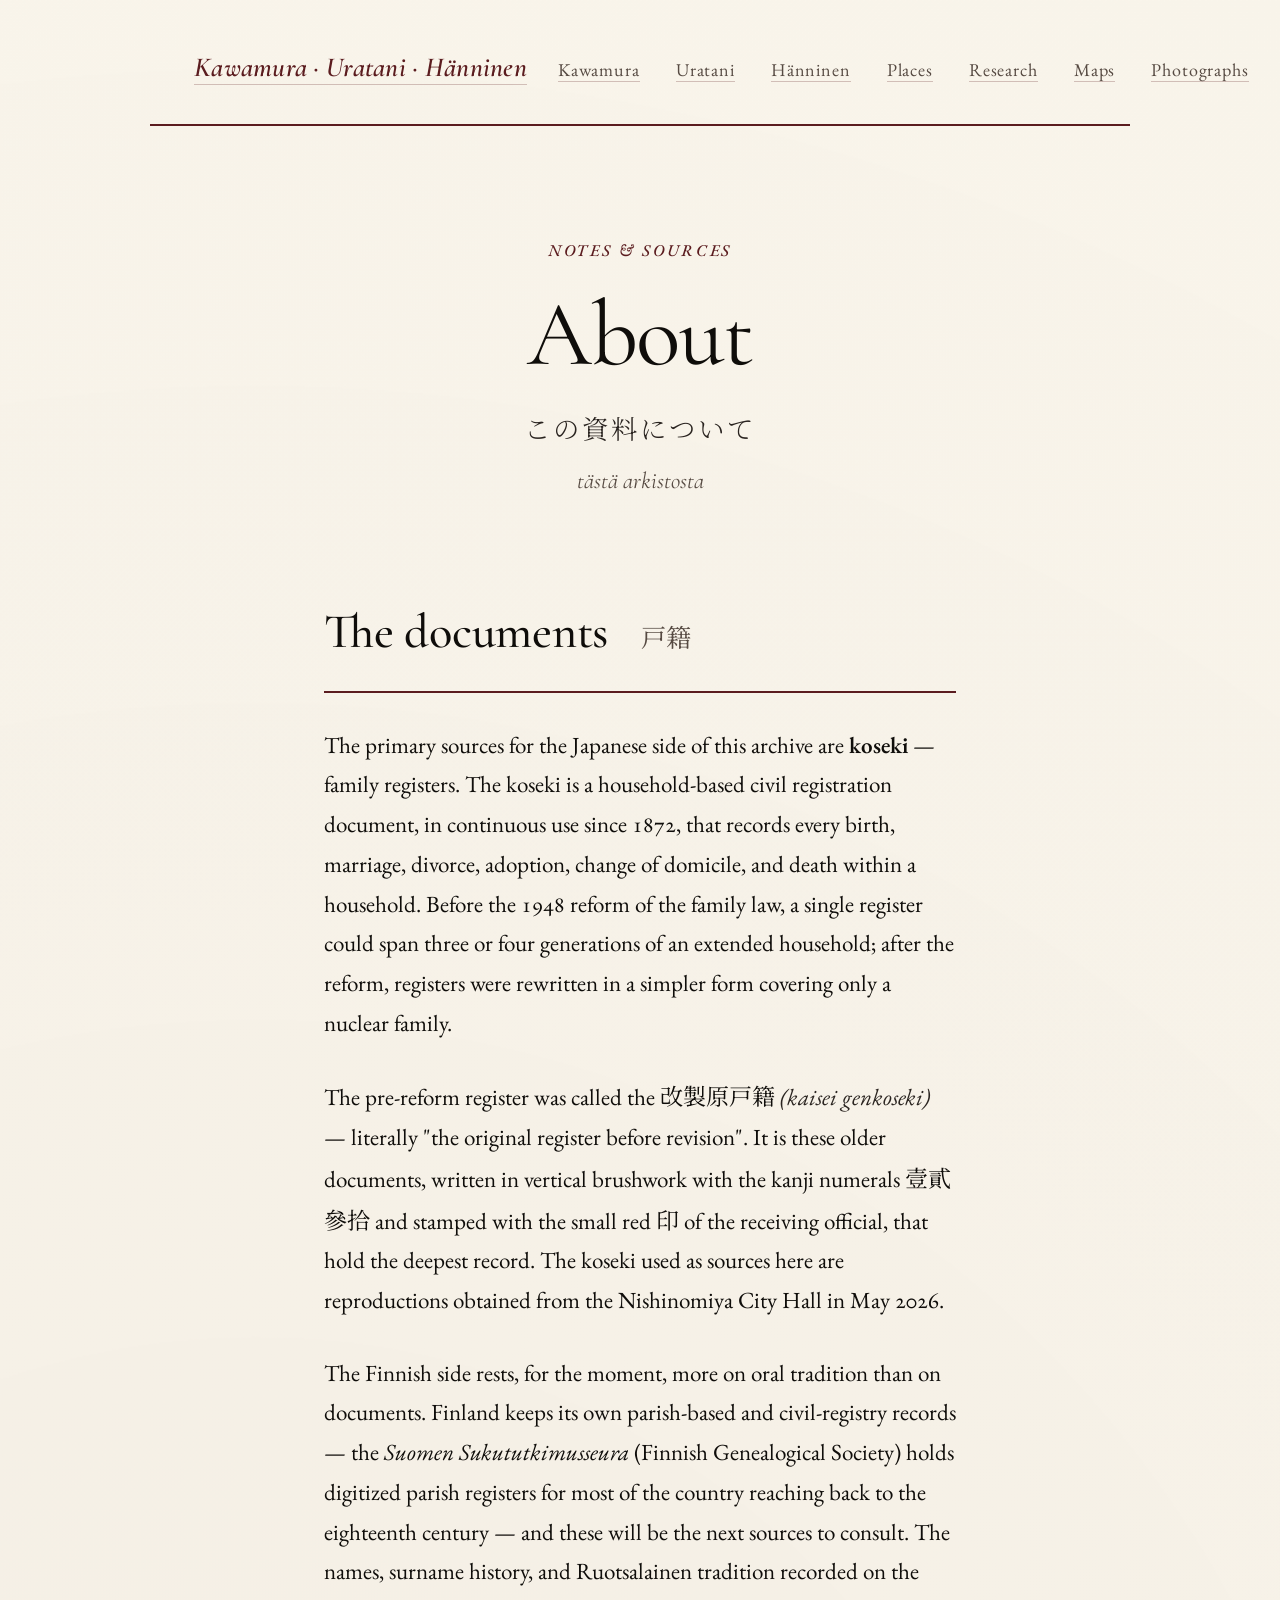
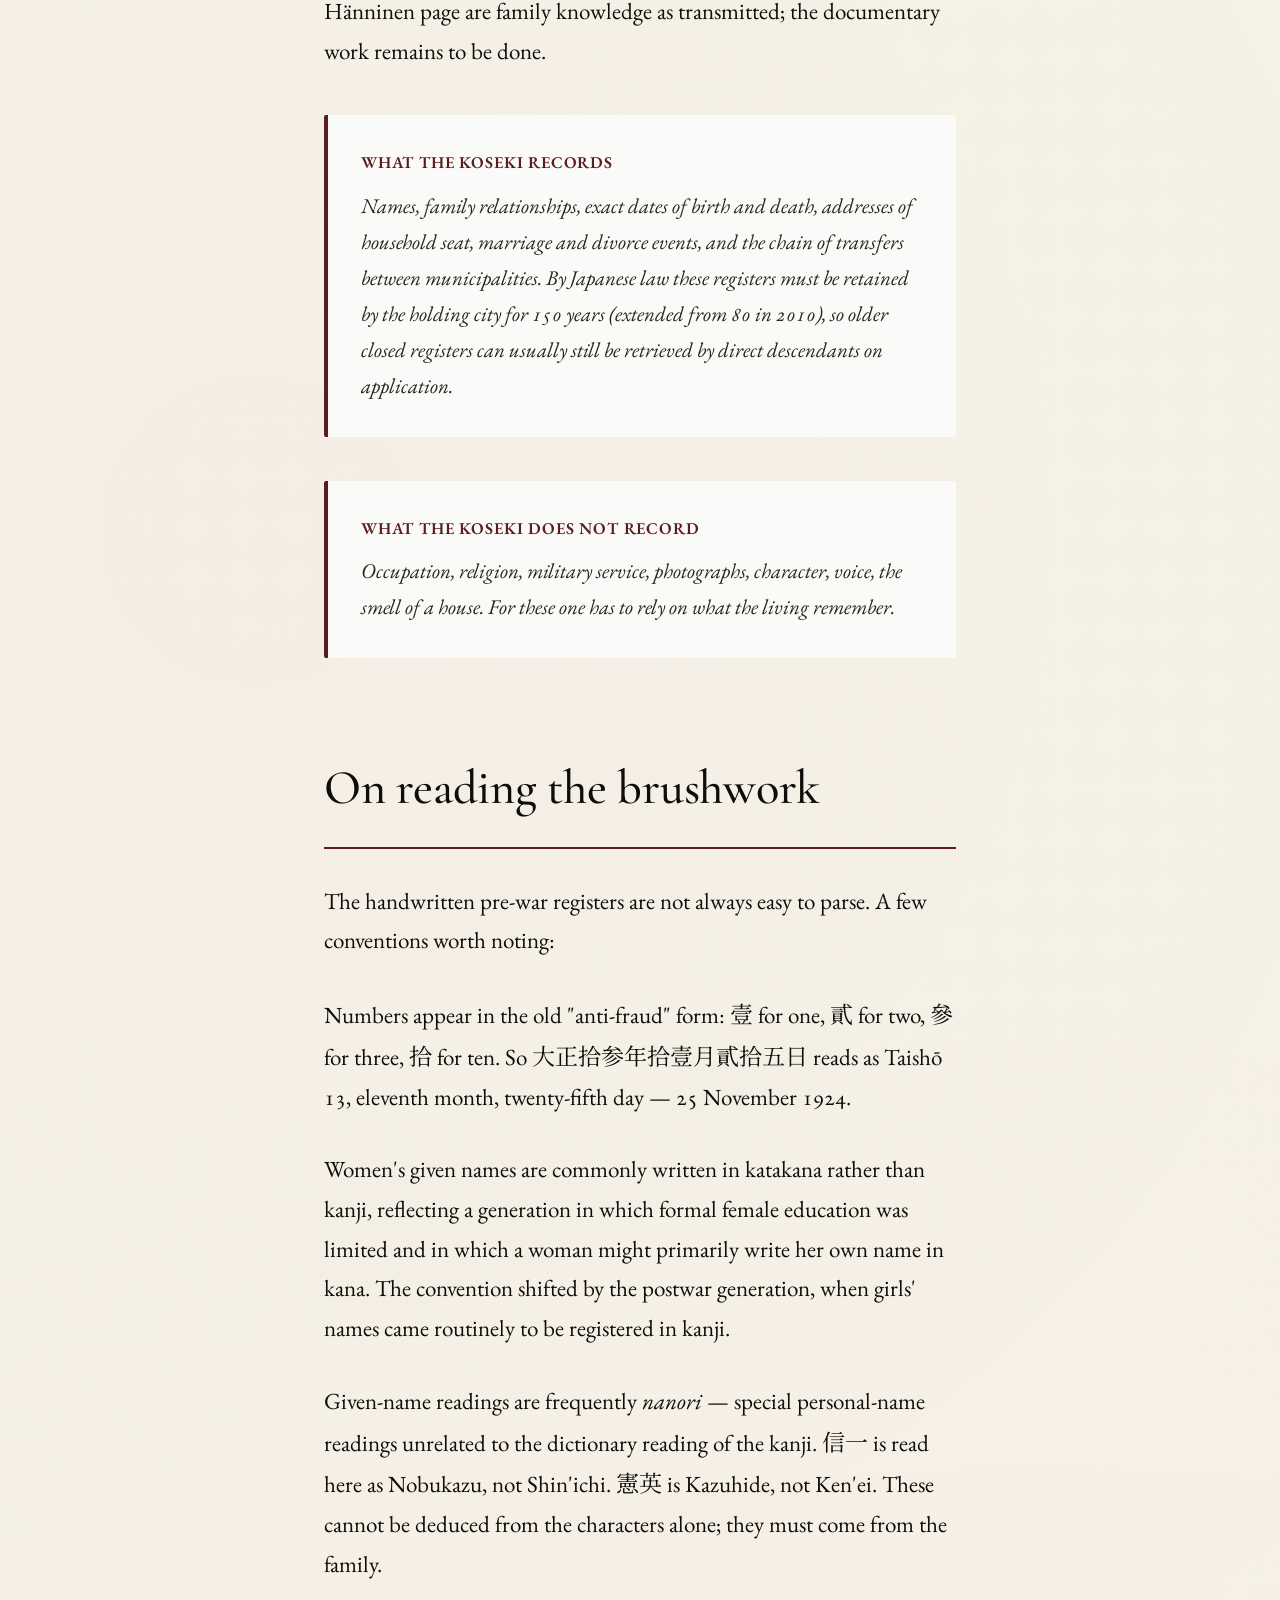
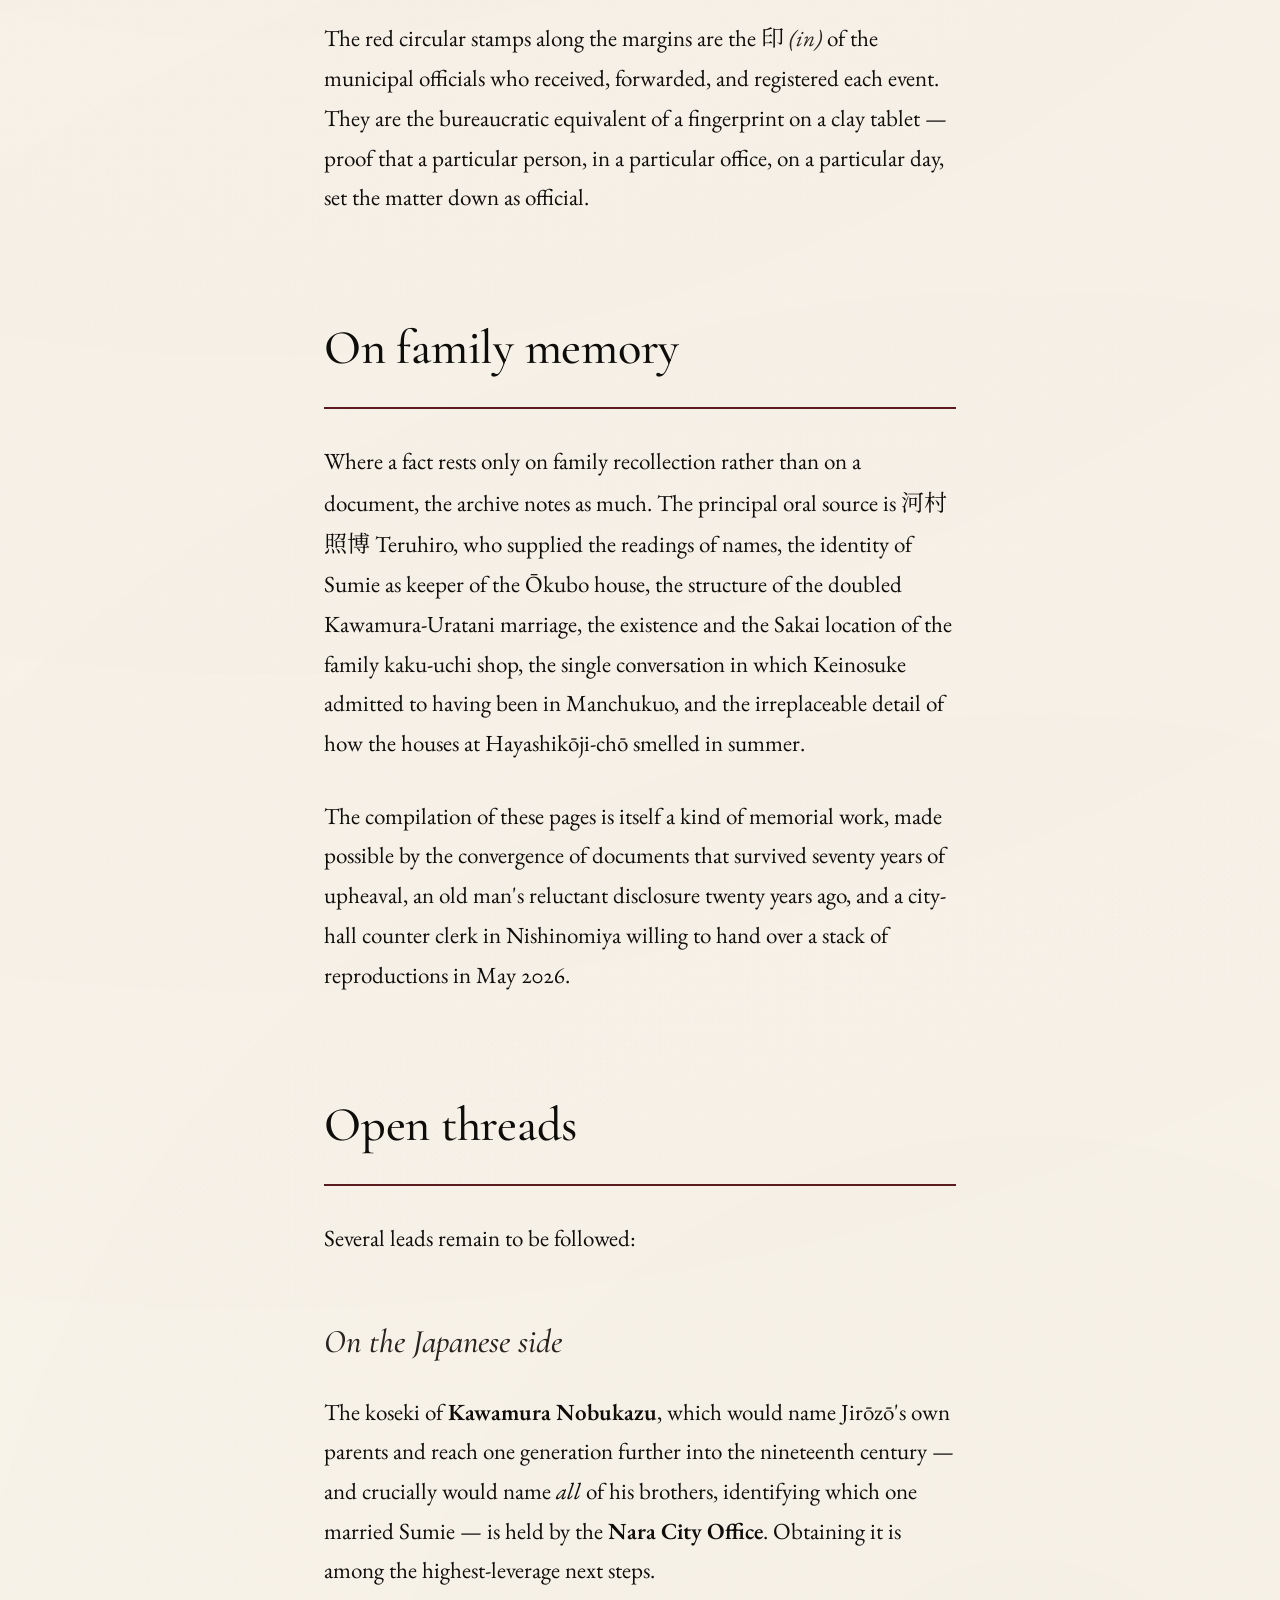
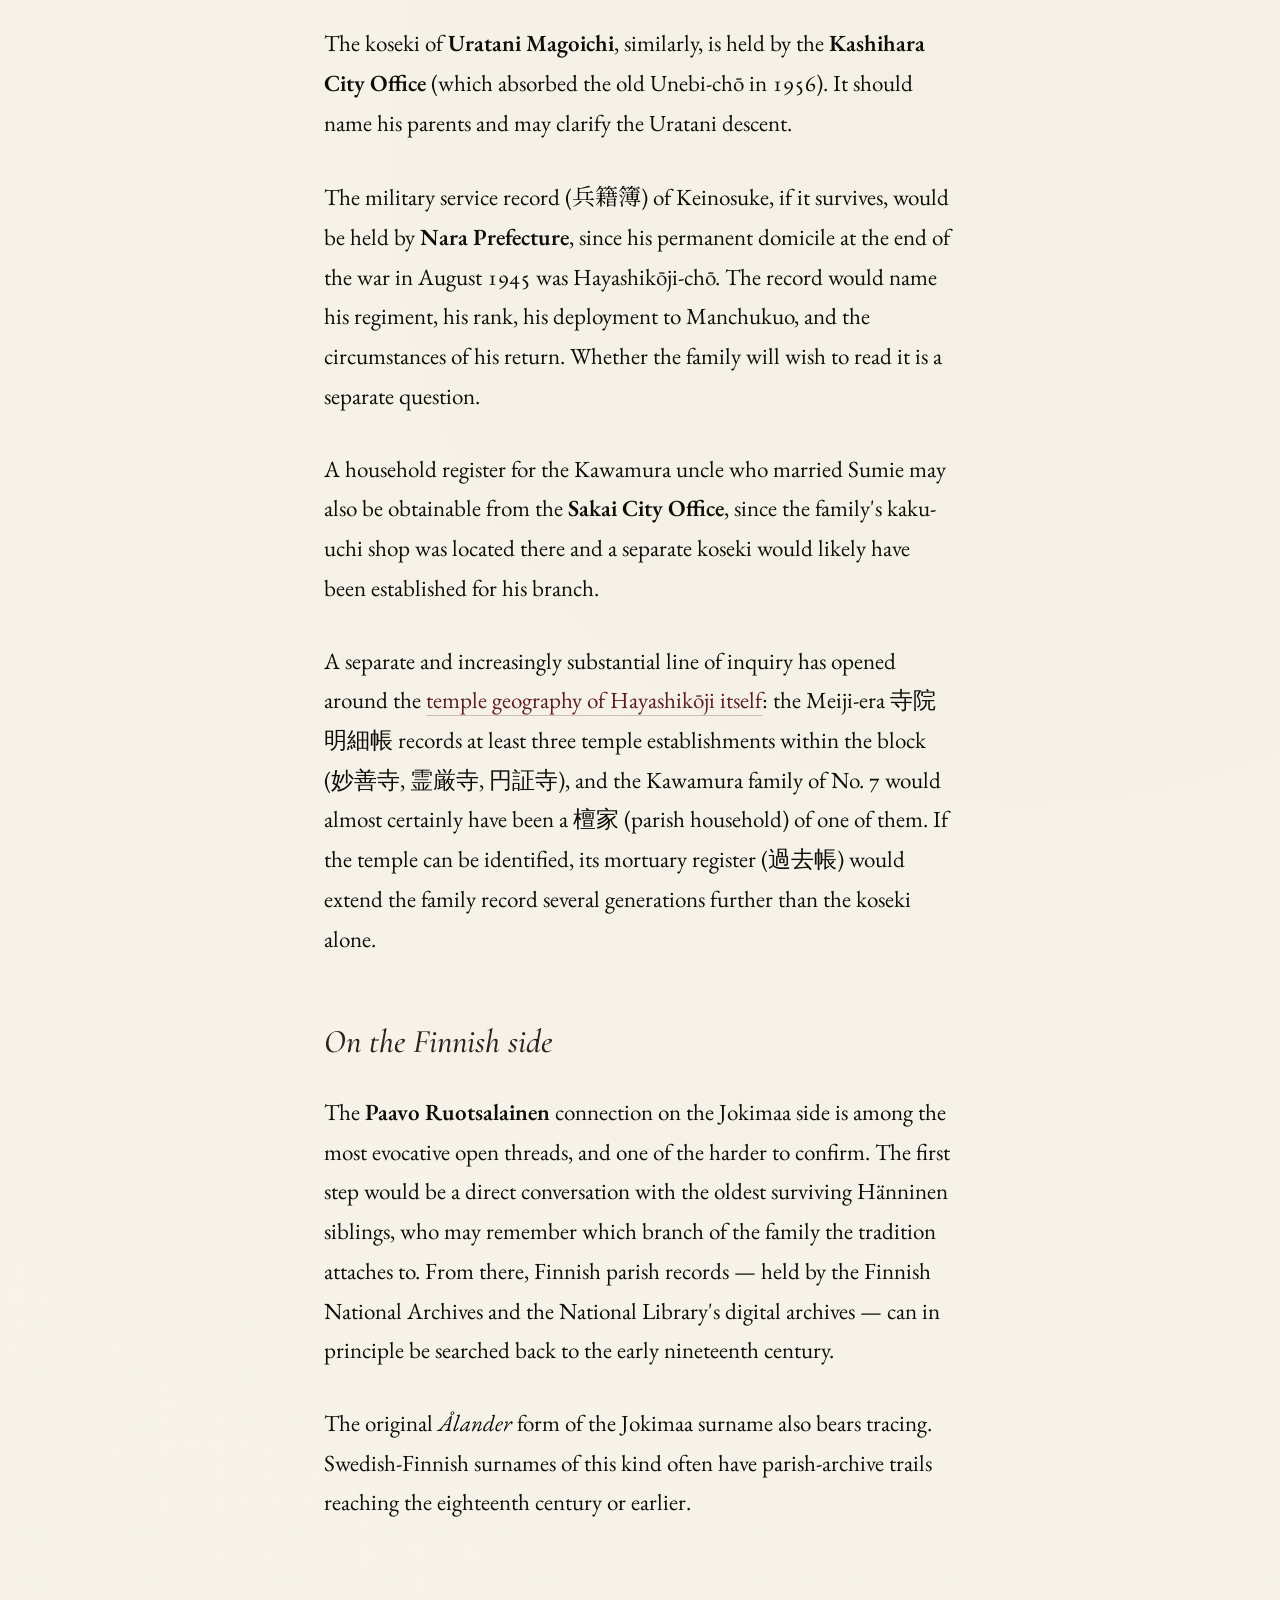
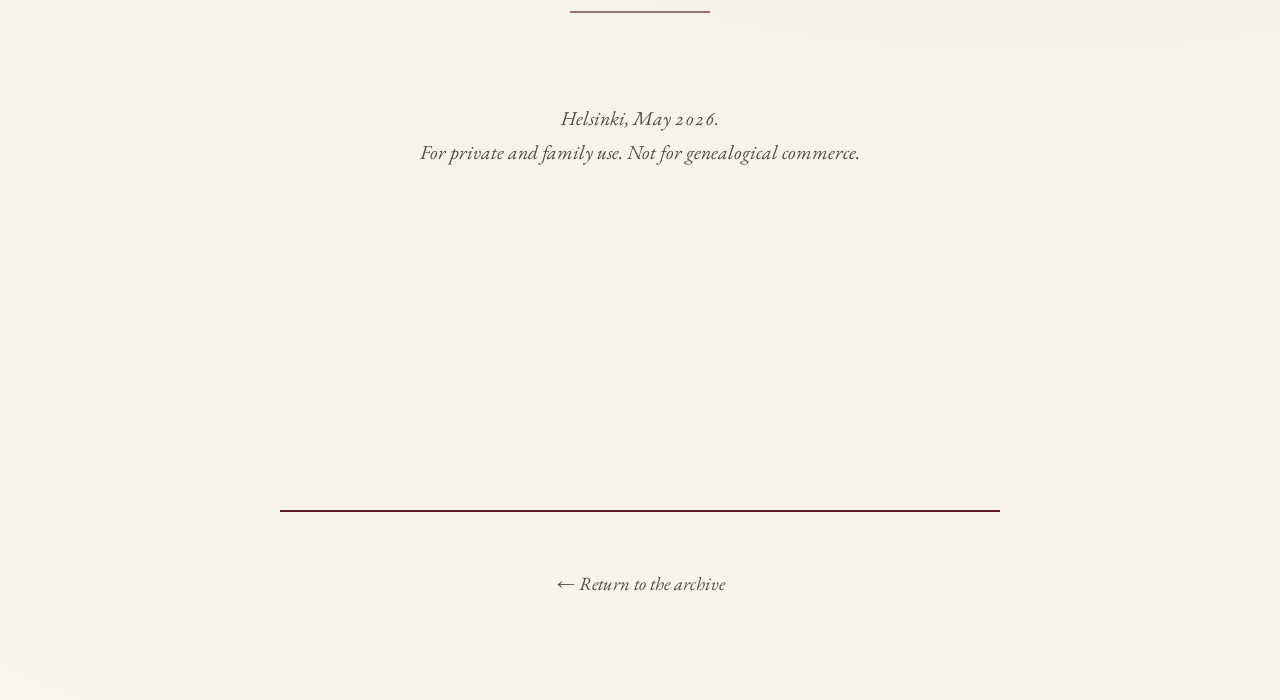
==== commit c6e54854: "Site styles update and navigation fix" ====
--- a/about.html
+++ b/about.html
@@ -11,12 +11,13 @@
 <header class="masthead">
   <div class="masthead__title"><a href="index.html">Kawamura · Uratani · Hänninen</a></div>
   <nav class="masthead__nav">
-    <a href="index.html">Home</a>
     <a href="kawamura.html">Kawamura</a>
     <a href="uratani.html">Uratani</a>
     <a href="hanninen.html">Hänninen</a>
     <a href="places.html">Places</a>
     <a href="research.html">Research</a>
+    <a href="maps.html">Maps</a>
+    <a href="photographs.html">Photographs</a>
     <a href="about.html" aria-current="page">About</a>
   </nav>
 </header>
--- a/style.css
+++ b/style.css
@@ -1,39 +1,38 @@
 /* ============================================================
-   Kawamura / Uratani Family Archive
-   Quiet archival aesthetic — Finnish modernism meets Japanese paper
+   Kawamura / Uratani Family Archive — Bold Redesign
+   Nara wine red editorial aesthetic
    ============================================================ */
 
 @import url('https://fonts.googleapis.com/css2?family=Cormorant+Garamond:ital,wght@0,300;0,400;0,500;0,600;1,400&family=EB+Garamond:ital,wght@0,400;0,500;0,600;1,400&family=Noto+Serif+JP:wght@300;400;500&display=swap');
 
 :root {
-  --paper:        #F4EFE4;
-  --paper-warm:   #EBE3D2;
-  --ink:          #1B1814;
-  --ink-soft:     #3F3A33;
-  --ink-mute:     #7A6F5E;
-  --hairline:     #C7BDA6;
-  --seal:         #993323;
-  --seal-faded:   #B85540;
-  --indigo:       #2D3E54;
+  --paper:        #F9F5EB;
+  --paper-accent: #FAFAF8;
+  --ink:          #0F0D0A;
+  --ink-soft:     #2A2420;
+  --ink-mute:     #564A42;
+  --hairline:     #D4CCBE;
+  --nara-red:     #5B1C1F;
+  --nara-red-fade: #8B4347;
 
   --serif-display: 'Cormorant Garamond', Georgia, serif;
   --serif-body:    'EB Garamond', Georgia, serif;
   --serif-jp:      'Noto Serif JP', 'EB Garamond', serif;
 
-  --measure:       640px;
-  --measure-wide:  860px;
+  --measure:       720px;
+  --measure-wide:  920px;
 }
 
 * { box-sizing: border-box; margin: 0; padding: 0; }
 
-html { font-size: 18px; }
+html { font-size: 22px; }
 
 body {
   background: var(--paper);
   color: var(--ink);
   font-family: var(--serif-body);
   font-weight: 400;
-  line-height: 1.55;
+  line-height: 1.72;
   font-feature-settings: "onum", "kern", "liga";
   -webkit-font-smoothing: antialiased;
   -moz-osx-font-smoothing: grayscale;
@@ -41,8 +40,8 @@
 
   /* Subtle paper texture via layered gradients */
   background-image:
-    radial-gradient(circle at 20% 30%, rgba(155,135,95,0.04) 0%, transparent 50%),
-    radial-gradient(circle at 80% 70%, rgba(155,135,95,0.03) 0%, transparent 50%);
+    radial-gradient(circle at 20% 30%, rgba(91,28,31,0.03) 0%, transparent 50%),
+    radial-gradient(circle at 80% 70%, rgba(91,28,31,0.025) 0%, transparent 50%);
 }
 
 /* ─── Layout ────────────────────────────────────────────────── */
@@ -50,7 +49,7 @@
 .page {
   max-width: var(--measure);
   margin: 0 auto;
-  padding: 4rem 1.5rem 6rem;
+  padding: 5rem 2rem 8rem;
 }
 
 .page--wide {
@@ -62,21 +61,21 @@
 .masthead {
   max-width: 980px;
   margin: 0 auto;
-  padding: 1.5rem 1.5rem 0;
+  padding: 2rem 2rem 0;
   display: flex;
   justify-content: space-between;
   align-items: baseline;
-  border-bottom: 1px solid var(--hairline);
-  padding-bottom: 1rem;
+  border-bottom: 2px solid var(--nara-red);
+  padding-bottom: 1.5rem;
 }
 
 .masthead__title {
   font-family: var(--serif-display);
-  font-weight: 500;
-  font-style: italic;
-  font-size: 1.02rem;
-  letter-spacing: 0.02em;
-  color: var(--ink-soft);
+  font-weight: 600;
+  font-style: italic;
+  font-size: 1.25rem;
+  letter-spacing: 0.01em;
+  color: var(--nara-red);
   white-space: nowrap;
 }
 
@@ -87,129 +86,134 @@
 
 .masthead__nav {
   font-family: var(--serif-body);
-  font-size: 0.85rem;
-  letter-spacing: 0.04em;
+  font-size: 0.82rem;
+  letter-spacing: 0.05em;
   white-space: nowrap;
 }
 
 .masthead__nav a {
   color: var(--ink-mute);
   text-decoration: none;
-  margin-left: 1.05rem;
+  margin-left: 1.4rem;
   transition: color 0.2s ease;
 }
 
 .masthead__nav a:hover,
 .masthead__nav a[aria-current="page"] {
-  color: var(--seal);
+  color: var(--nara-red);
+  font-weight: 500;
 }
 
 /* ─── Page heading ─────────────────────────────────────────── */
 
 .heading {
-  margin-bottom: 3rem;
+  margin-bottom: 4rem;
   text-align: center;
   position: relative;
 }
 
 .heading__eyebrow {
   font-family: var(--serif-body);
-  font-size: 0.78rem;
-  font-style: italic;
-  letter-spacing: 0.15em;
+  font-size: 0.75rem;
+  font-style: italic;
+  letter-spacing: 0.16em;
   text-transform: uppercase;
-  color: var(--ink-mute);
-  margin-bottom: 0.5rem;
+  color: var(--nara-red);
+  margin-bottom: 1rem;
+  font-weight: 500;
 }
 
 .heading__title {
   font-family: var(--serif-display);
   font-weight: 400;
-  font-size: 3.2rem;
+  font-size: 4.2rem;
   line-height: 1.05;
-  letter-spacing: -0.01em;
-  margin-bottom: 0.6rem;
+  letter-spacing: -0.015em;
+  margin-bottom: 1rem;
+  color: var(--ink);
 }
 
 .heading__title em {
   font-style: italic;
-  color: var(--seal);
+  color: var(--nara-red);
 }
 
 .heading__jp {
   font-family: var(--serif-jp);
   font-weight: 300;
+  font-size: 1.2rem;
+  color: var(--ink-soft);
+  letter-spacing: 0.12em;
+}
+
+.heading__fi {
+  font-family: var(--serif-display);
+  font-style: italic;
   font-size: 1.05rem;
-  color: var(--ink-soft);
-  letter-spacing: 0.15em;
-}
-
-.heading__fi {
-  font-family: var(--serif-display);
-  font-style: italic;
-  font-size: 1rem;
-  color: var(--ink-mute);
-  margin-top: 0.3rem;
-}
-
-/* ─── Hanko ornament (red circle, echoes the seal stamps) ──── */
+  color: var(--ink-mute);
+  margin-top: 0.5rem;
+}
+
+/* ─── Hanko ornament (wine red circle) ──── */
 
 .ornament {
   display: block;
-  margin: 2.5rem auto;
-  width: 14px;
-  height: 14px;
+  margin: 3.5rem auto;
+  width: 18px;
+  height: 18px;
   border-radius: 50%;
-  background: var(--seal);
-  opacity: 0.7;
+  background: var(--nara-red);
+  opacity: 0.85;
 }
 
 .rule {
   border: 0;
-  border-top: 1px solid var(--hairline);
-  margin: 3rem auto;
-  max-width: 120px;
+  border-top: 2px solid var(--nara-red);
+  margin: 4rem auto;
+  max-width: 140px;
+  opacity: 0.6;
 }
 
 /* ─── Prose ─────────────────────────────────────────────────── */
 
 p {
-  margin-bottom: 1.2rem;
-  font-size: 1.02rem;
+  margin-bottom: 1.5rem;
+  font-size: 1.05rem;
 }
 
 p.lede {
-  font-size: 1.18rem;
-  line-height: 1.5;
-  color: var(--ink-soft);
-  font-style: italic;
-  font-family: var(--serif-display);
-  margin-bottom: 2rem;
+  font-size: 1.28rem;
+  line-height: 1.65;
+  color: var(--ink-soft);
+  font-style: italic;
+  font-family: var(--serif-display);
+  margin-bottom: 2.5rem;
 }
 
 p.lede::first-letter {
-  font-size: 3.2rem;
+  font-size: 4.2rem;
   font-weight: 500;
   float: left;
   line-height: 0.85;
-  padding: 0.2rem 0.5rem 0 0;
-  color: var(--seal);
+  padding: 0.1rem 0.6rem 0 0;
+  color: var(--nara-red);
   font-style: normal;
 }
 
 a {
-  color: var(--seal);
+  color: var(--nara-red);
   text-decoration: none;
-  border-bottom: 1px solid rgba(153, 51, 35, 0.3);
-  transition: border-color 0.2s ease;
+  border-bottom: 1.5px solid rgba(91, 28, 31, 0.25);
+  transition: all 0.2s ease;
 }
 
 a:hover {
-  border-bottom-color: var(--seal);
+  border-bottom-color: var(--nara-red);
+  color: var(--ink);
 }
 
 em { font-style: italic; }
-strong { font-weight: 500; color: var(--ink); }
+strong { font-weight: 600; color: var(--ink); }
 
 .jp {
   font-family: var(--serif-jp);
@@ -225,35 +229,38 @@
 
 h2.section {
   font-family: var(--serif-display);
+  font-weight: 500;
+  font-size: 2.2rem;
+  margin: 4rem 0 1.5rem;
+  letter-spacing: -0.005em;
+  border-bottom: 2px solid var(--nara-red);
+  padding-bottom: 0.8rem;
+  color: var(--ink);
+}
+
+h2.section .jp {
+  font-size: 1.15rem;
+  color: var(--ink-mute);
+  margin-left: 1rem;
   font-weight: 400;
-  font-size: 1.8rem;
-  margin: 3rem 0 1.2rem;
-  letter-spacing: 0.01em;
-  border-bottom: 1px solid var(--hairline);
-  padding-bottom: 0.5rem;
-}
-
-h2.section .jp {
-  font-size: 1.1rem;
-  color: var(--ink-mute);
-  margin-left: 0.8rem;
 }
 
 h3.subsection {
   font-family: var(--serif-display);
   font-weight: 500;
   font-style: italic;
-  font-size: 1.3rem;
-  color: var(--ink-soft);
-  margin: 2rem 0 0.8rem;
+  font-size: 1.5rem;
+  color: var(--ink-soft);
+  margin: 2.5rem 0 1rem;
 }
 
 /* ─── Person entry (used on family pages) ──────────────────── */
 
 .person {
-  margin: 2.5rem 0;
-  padding: 1.5rem 0;
-  border-top: 1px solid var(--hairline);
+  margin: 3rem 0;
+  padding: 2rem;
+  background: var(--paper-accent);
+  border-left: 4px solid var(--nara-red);
 }
 
 .person:first-of-type {
@@ -262,90 +269,101 @@
 
 .person__name {
   font-family: var(--serif-display);
-  font-weight: 500;
-  font-size: 1.55rem;
-  margin-bottom: 0.3rem;
-  letter-spacing: -0.005em;
+  font-weight: 600;
+  font-size: 1.75rem;
+  margin-bottom: 0.4rem;
+  letter-spacing: -0.008em;
+  color: var(--ink);
 }
 
 .person__name .jp {
-  font-weight: 400;
-  color: var(--ink-soft);
-  margin-right: 0.6rem;
+  font-weight: 500;
+  color: var(--ink-soft);
+  margin-right: 0.8rem;
 }
 
 .person__romaji {
   font-style: italic;
-  color: var(--ink-mute);
-  font-weight: 400;
-  font-size: 1.1rem;
+  color: var(--nara-red);
+  font-weight: 500;
+  font-size: 1.15rem;
 }
 
 .person__meta {
   font-family: var(--serif-body);
   font-size: 0.88rem;
   color: var(--ink-mute);
-  letter-spacing: 0.04em;
-  margin-bottom: 1rem;
+  letter-spacing: 0.05em;
+  margin-bottom: 1.2rem;
   font-style: italic;
 }
 
 .person__meta .sep {
   display: inline-block;
-  margin: 0 0.6rem;
+  margin: 0 0.8rem;
   color: var(--hairline);
 }
 
 .person__bio p {
-  font-size: 1rem;
+  font-size: 1.02rem;
 }
 
 .person__status {
   display: inline-block;
-  font-size: 0.7rem;
-  letter-spacing: 0.15em;
+  font-size: 0.68rem;
+  letter-spacing: 0.16em;
   text-transform: uppercase;
-  color: var(--ink-mute);
-  border: 1px solid var(--hairline);
-  padding: 2px 8px;
+  color: var(--nara-red);
+  border: 1.5px solid var(--nara-red);
+  padding: 4px 10px;
   border-radius: 2px;
-  margin-left: 0.5rem;
-  vertical-align: 0.2em;
+  margin-left: 0.8rem;
+  vertical-align: 0.15em;
   font-style: normal;
+  font-weight: 500;
 }
 
 /* ─── Place entry ──────────────────────────────────────────── */
 
 .place {
-  margin: 3rem 0;
+  margin: 3.5rem 0;
+  padding-bottom: 2rem;
+  border-bottom: 1px solid var(--hairline);
+}
+
+.place:last-of-type {
+  border-bottom: none;
 }
 
 .place__name {
   font-family: var(--serif-display);
-  font-weight: 400;
-  font-size: 1.6rem;
-  margin-bottom: 0.2rem;
+  font-weight: 500;
+  font-size: 1.85rem;
+  margin-bottom: 0.3rem;
+  color: var(--ink);
 }
 
 .place__jp {
   font-family: var(--serif-jp);
-  font-size: 1.05rem;
-  color: var(--ink-soft);
-  margin-bottom: 0.8rem;
+  font-size: 1.12rem;
+  color: var(--nara-red);
+  margin-bottom: 1rem;
   display: block;
+  font-weight: 400;
 }
 
 .place__now {
-  font-size: 0.85rem;
-  font-style: italic;
-  color: var(--ink-mute);
-  margin-bottom: 1rem;
+  font-size: 0.88rem;
+  font-style: italic;
+  color: var(--ink-mute);
+  margin-bottom: 1.3rem;
+  font-weight: 500;
 }
 
 /* ─── Family tree (SVG container) ──────────────────────────── */
 
 .tree-container {
-  margin: 3rem 0;
+  margin: 4rem 0;
   text-align: center;
   overflow-x: auto;
 }
@@ -356,95 +374,115 @@
 }
 
 .tree-caption {
-  font-size: 0.82rem;
+  font-size: 0.85rem;
   font-style: italic;
   color: var(--ink-mute);
   text-align: center;
-  margin-top: 0.5rem;
+  margin-top: 1rem;
 }
 
 /* ─── Footnotes / metadata blocks ──────────────────────────── */
 
 .note {
-  font-size: 0.9rem;
-  color: var(--ink-soft);
-  font-style: italic;
-  border-left: 2px solid var(--hairline);
-  padding-left: 1rem;
-  margin: 1.5rem 0;
+  font-size: 0.95rem;
+  color: var(--ink-soft);
+  font-style: italic;
+  border-left: 4px solid var(--nara-red);
+  padding-left: 1.5rem;
+  margin: 2rem 0;
+  background: var(--paper-accent);
+  padding: 1.5rem;
+  padding-left: 1.5rem;
+  border-radius: 2px;
 }
 
 .note strong {
   font-style: normal;
-  letter-spacing: 0.04em;
-  font-size: 0.78rem;
+  letter-spacing: 0.05em;
+  font-size: 0.75rem;
   text-transform: uppercase;
-  color: var(--ink-mute);
+  color: var(--nara-red);
   display: block;
-  margin-bottom: 0.3rem;
-}
-
-/* ─── Footer ──────────────────────────────────────────────── */
+  margin-bottom: 0.5rem;
+  font-weight: 600;
+}
+
+/* ─── Footer ──────────────────────────────────────────── */
 
 .colophon {
   max-width: var(--measure);
-  margin: 4rem auto 2rem;
-  padding: 2rem 1.5rem;
-  border-top: 1px solid var(--hairline);
+  margin: 6rem auto 2rem;
+  padding: 2.5rem 2rem;
+  border-top: 2px solid var(--nara-red);
   text-align: center;
-  font-size: 0.82rem;
-  font-style: italic;
-  color: var(--ink-mute);
-  line-height: 1.7;
+  font-size: 0.85rem;
+  font-style: italic;
+  color: var(--ink-mute);
+  line-height: 1.8;
 }
 
 /* ─── Inline alliance / structural notes ─────────────────── */
 
 .alliance-note {
-  background: var(--paper-warm);
-  padding: 1.5rem 1.8rem;
+  background: var(--paper-accent);
+  padding: 2rem;
+  margin: 2.5rem 0;
+  border-left: 4px solid var(--nara-red);
+  font-size: 0.98rem;
+}
+
+.alliance-note__label {
+  font-family: var(--serif-body);
+  font-size: 0.7rem;
+  letter-spacing: 0.16em;
+  text-transform: uppercase;
+  color: var(--nara-red);
+  margin-bottom: 0.8rem;
+  font-weight: 600;
+}
+
+/* ─── Three-language name block (for grandparents etc.) ────── */
+
+.name-block {
   margin: 2rem 0;
-  border-left: 3px solid var(--seal);
-  font-size: 0.95rem;
-}
-
-.alliance-note__label {
-  font-family: var(--serif-body);
-  font-size: 0.72rem;
-  letter-spacing: 0.18em;
-  text-transform: uppercase;
-  color: var(--seal);
-  margin-bottom: 0.5rem;
-}
-
-/* ─── Three-language name block (for grandparents etc.) ────── */
-
-.name-block {
-  margin: 1.5rem 0;
-  font-family: var(--serif-display);
+  font-family: var(--serif-display);
+  padding: 1.5rem;
+  background: var(--paper-accent);
+  border-left: 4px solid var(--nara-red);
 }
 
 .name-block__primary {
-  font-size: 1.55rem;
-  font-weight: 500;
-  letter-spacing: -0.005em;
+  font-size: 1.75rem;
+  font-weight: 600;
+  letter-spacing: -0.008em;
+  color: var(--ink);
 }
 
 .name-block__variants {
-  font-size: 0.95rem;
-  color: var(--ink-mute);
-  font-style: italic;
-  margin-top: 0.2rem;
-  font-family: var(--serif-body);
+  font-size: 1rem;
+  color: var(--nara-red);
+  font-style: italic;
+  margin-top: 0.4rem;
+  font-family: var(--serif-body);
+  font-weight: 500;
 }
 
 /* ─── Responsive ──────────────────────────────────────────── */
 
-@media (max-width: 600px) {
-  html { font-size: 16px; }
-  .page { padding: 2.5rem 1.25rem 4rem; }
-  .heading__title { font-size: 2.4rem; }
-  .masthead { flex-direction: column; align-items: flex-start; gap: 0.6rem; }
-  .masthead__nav a { margin-left: 0; margin-right: 1rem; }
-  .person__name { font-size: 1.35rem; }
-}
+@media (max-width: 700px) {
+  html { font-size: 19px; }
+  .page { padding: 3rem 1.25rem 5rem; }
+  .heading__title { font-size: 2.8rem; }
+  .masthead { flex-direction: column; align-items: flex-start; gap: 1rem; padding: 1.5rem 1.25rem 0; }
+  .masthead__nav { margin-top: 0.5rem; }
+  .masthead__nav a { margin-left: 0; margin-right: 1.2rem; }
+  .person__name { font-size: 1.5rem; }
+  h2.section { font-size: 1.85rem; }
+  .place__name { font-size: 1.55rem; }
+}
+
+@media (max-width: 480px) {
+  html { font-size: 18px; }
+  .heading__title { font-size: 2.2rem; }
+  .page { padding: 2.5rem 1rem 4rem; }
+}
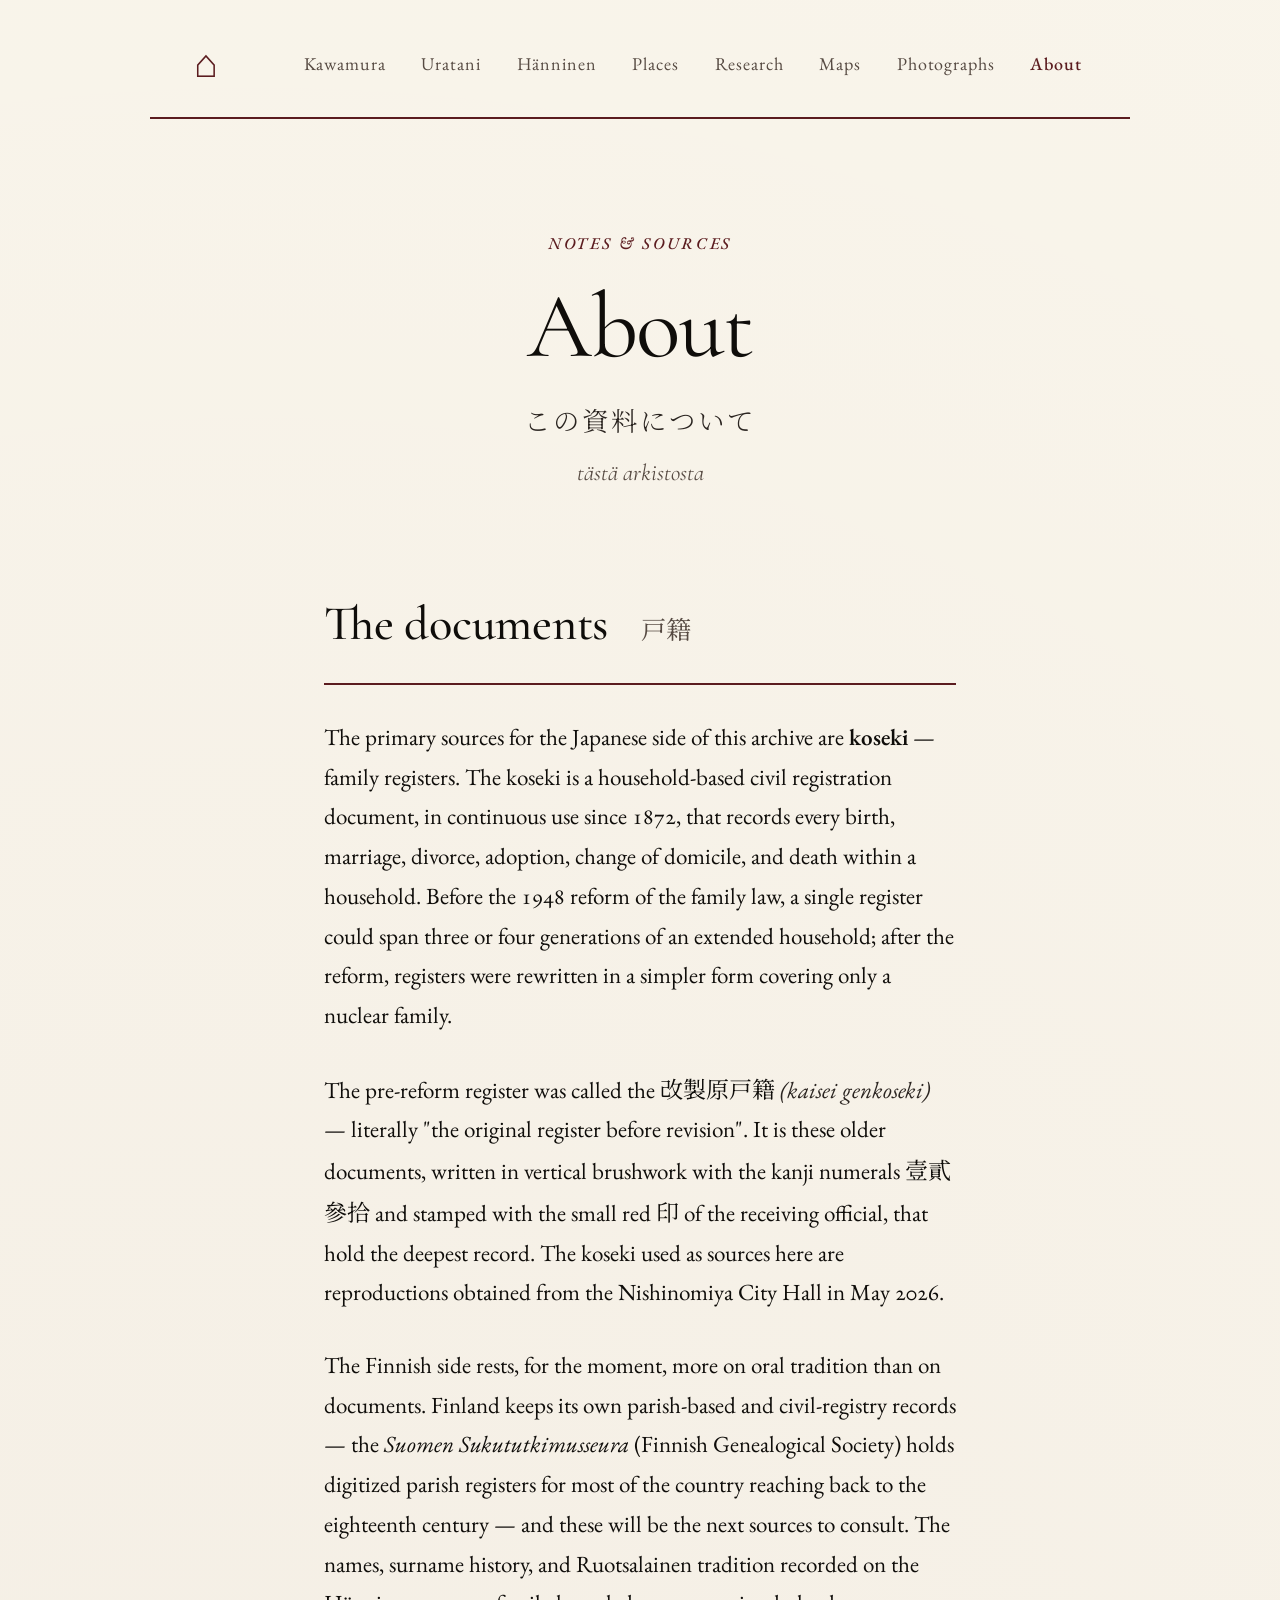
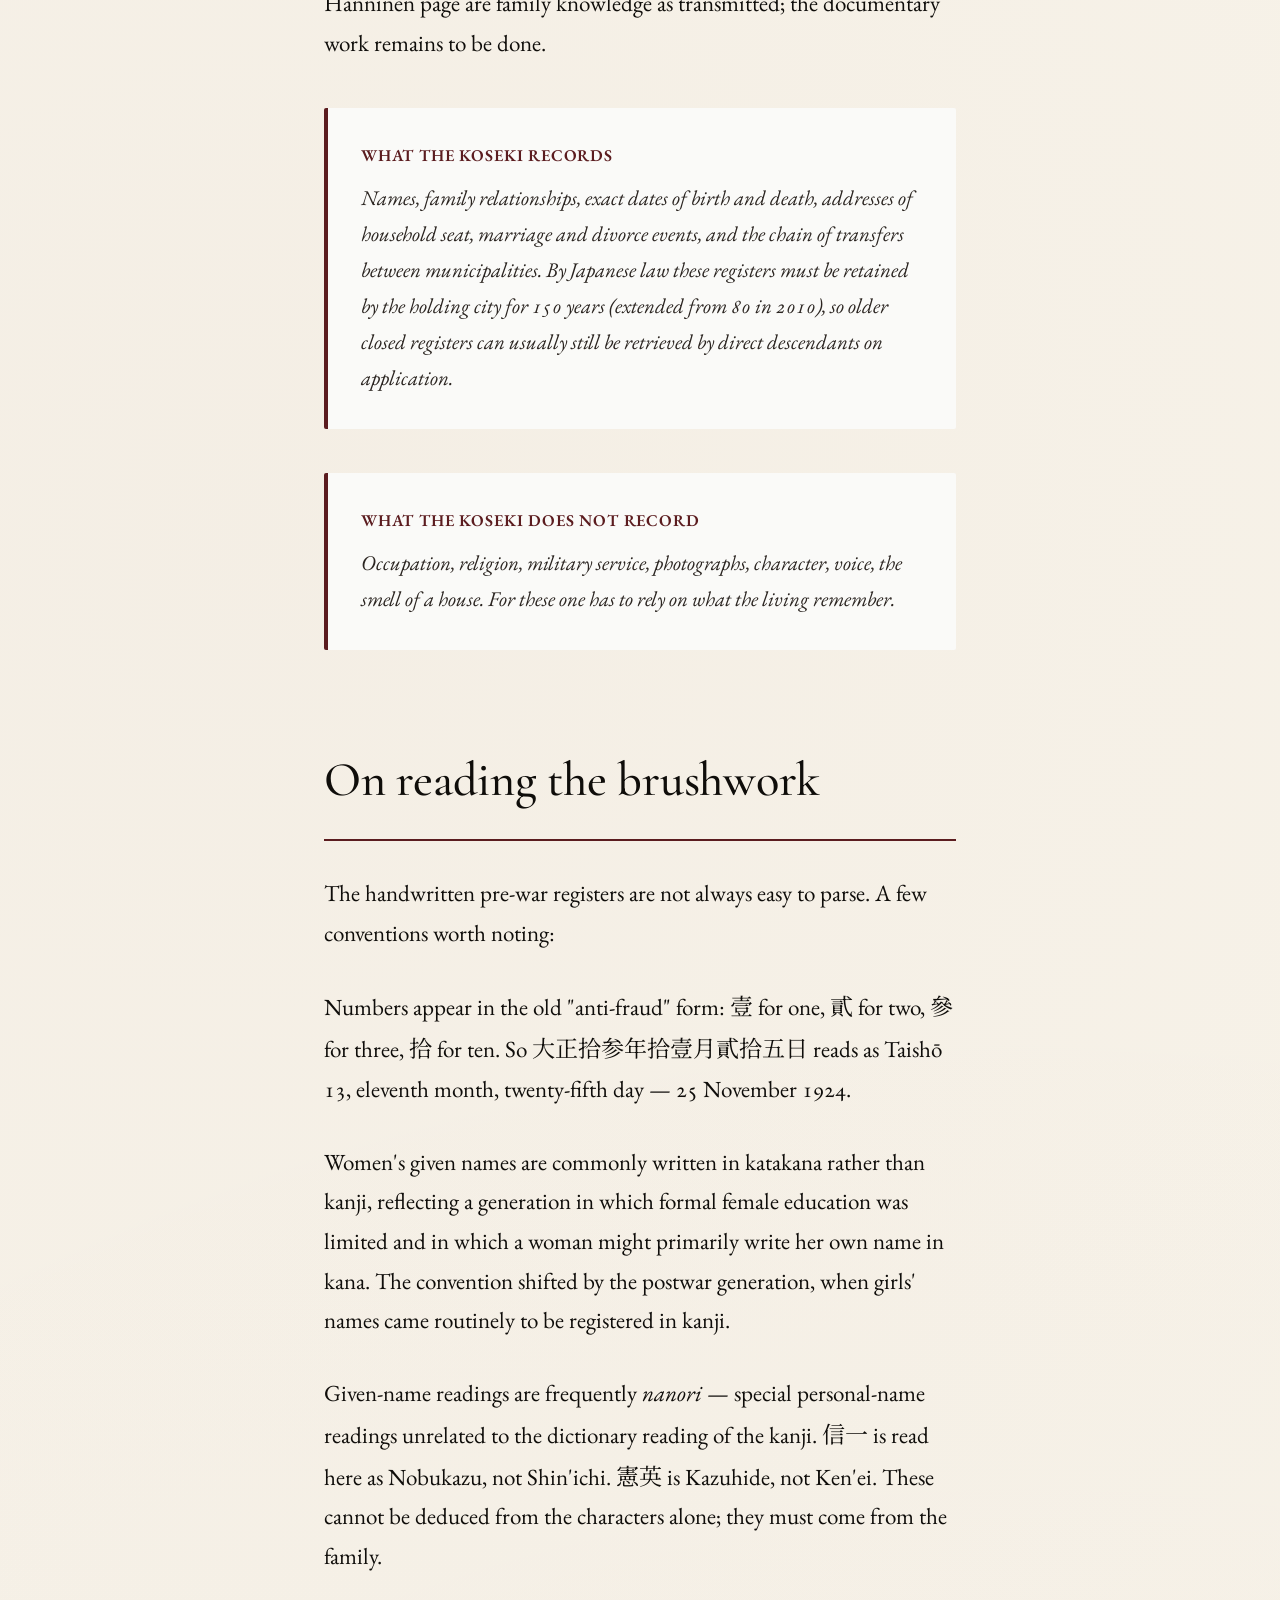
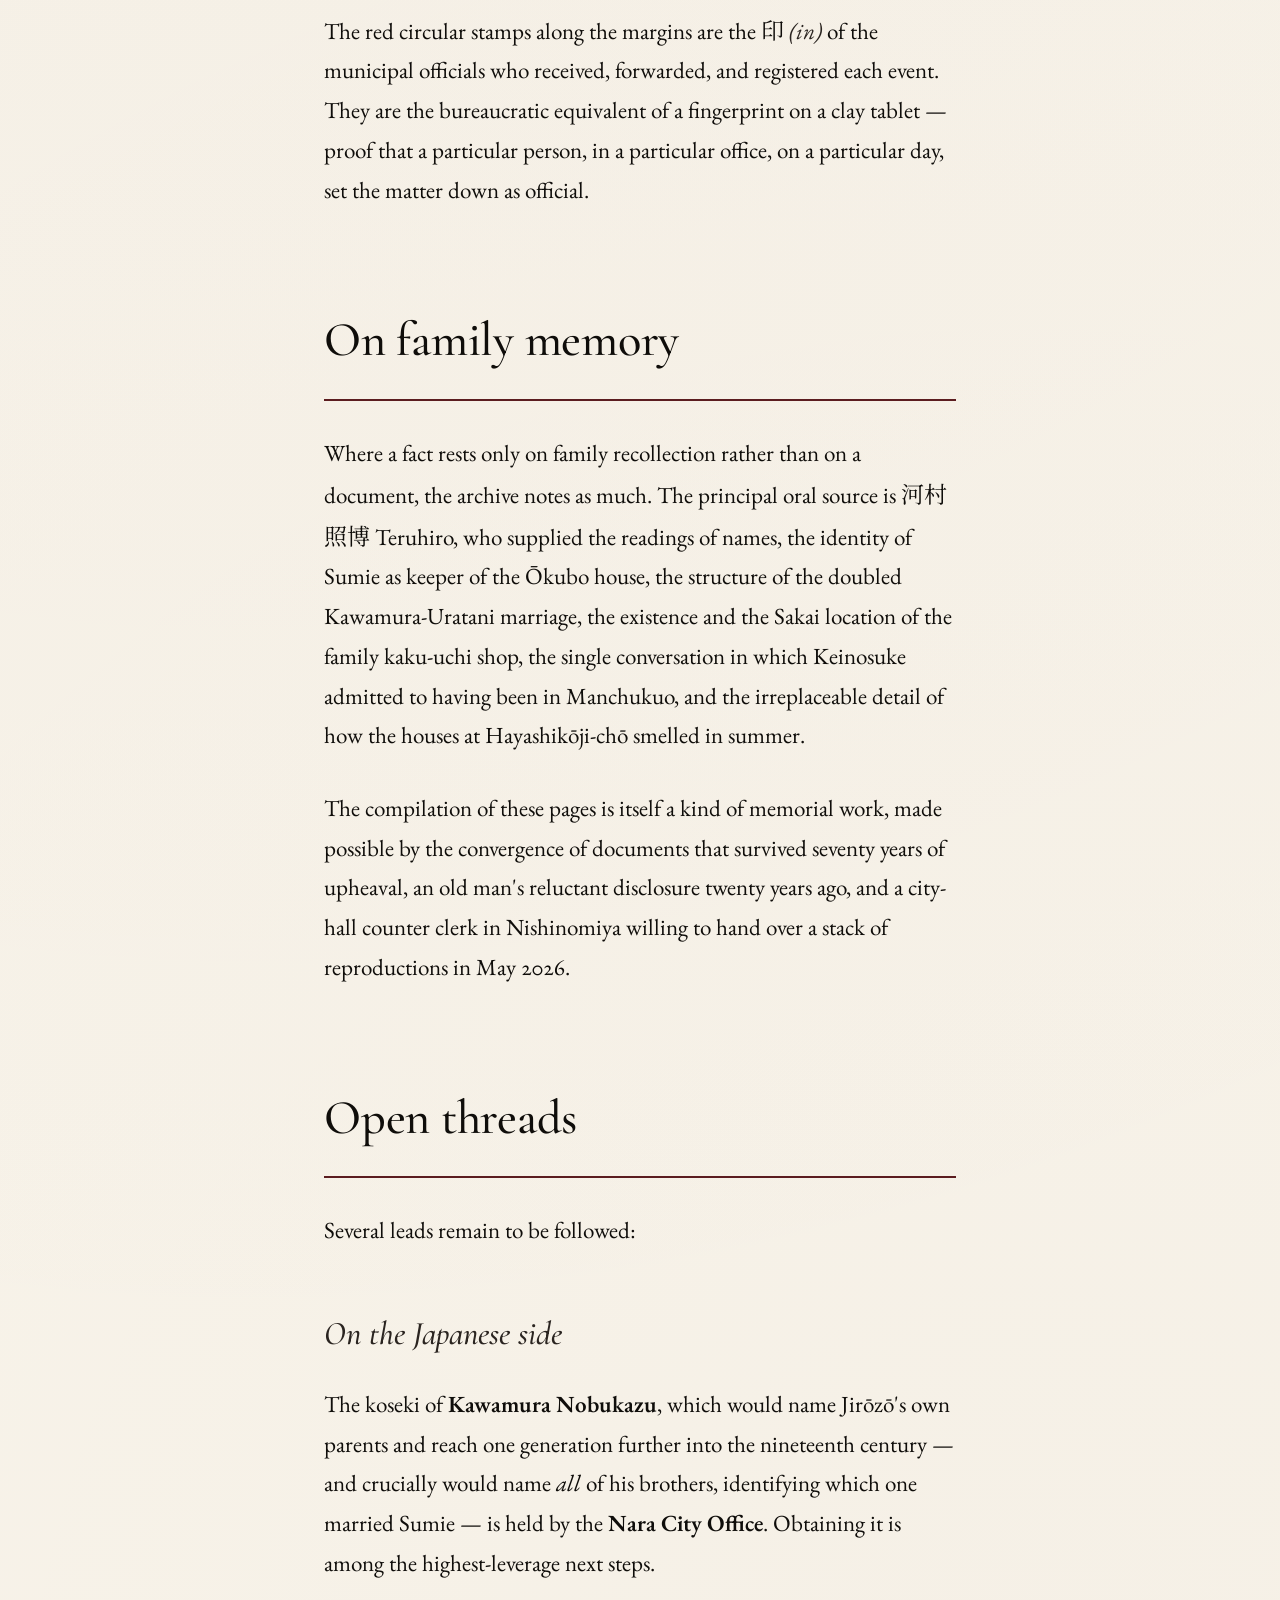
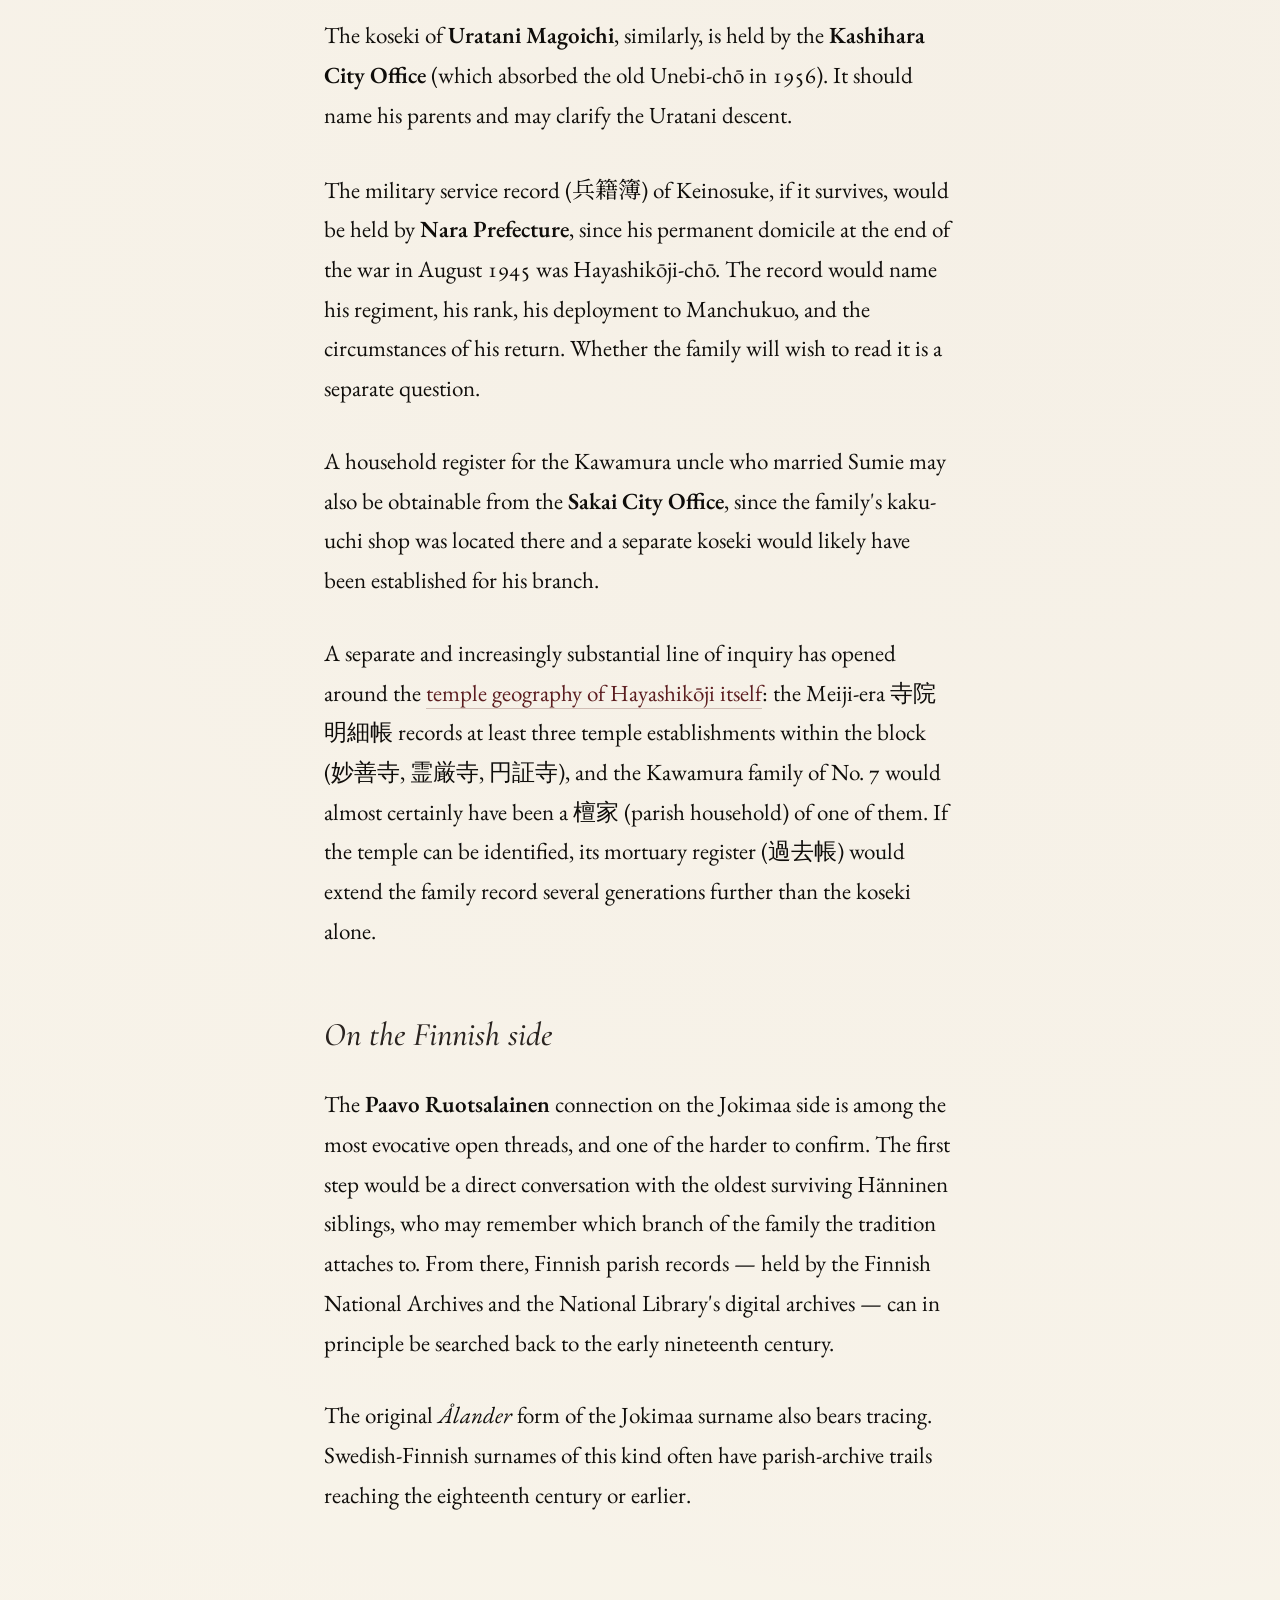
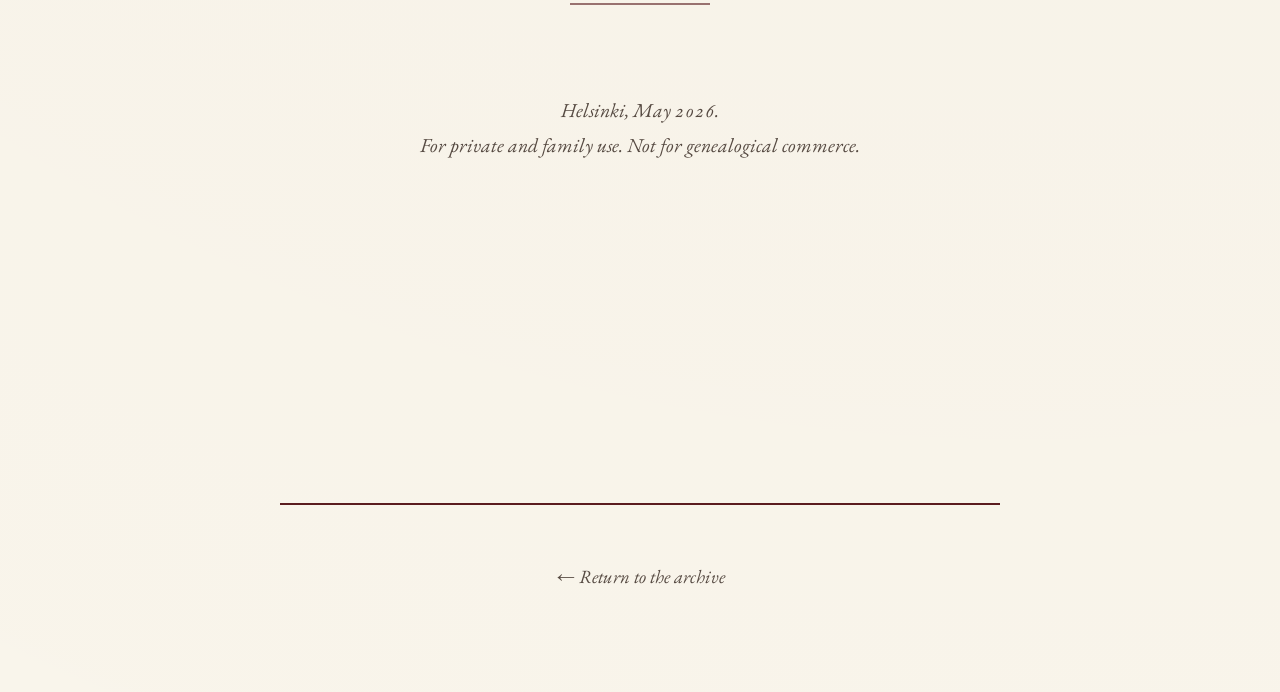
==== commit ef643779: "Upated the head navigation" ====
--- a/about.html
+++ b/about.html
@@ -9,7 +9,7 @@
 <body>
 
 <header class="masthead">
-  <div class="masthead__title"><a href="index.html">Kawamura · Uratani · Hänninen</a></div>
+  <div class="masthead__title"><a href="index.html">⌂</a></div>
   <nav class="masthead__nav">
     <a href="kawamura.html">Kawamura</a>
     <a href="uratani.html">Uratani</a>
--- a/style.css
+++ b/style.css
@@ -63,25 +63,27 @@
   margin: 0 auto;
   padding: 2rem 2rem 0;
   display: flex;
-  justify-content: space-between;
-  align-items: baseline;
+  justify-content: flex-start;
+  align-items: center;
+  gap: 2.5rem;
   border-bottom: 2px solid var(--nara-red);
   padding-bottom: 1.5rem;
 }
 
 .masthead__title {
-  font-family: var(--serif-display);
-  font-weight: 600;
-  font-style: italic;
-  font-size: 1.25rem;
-  letter-spacing: 0.01em;
-  color: var(--nara-red);
-  white-space: nowrap;
+  font-size: 1.8rem;
+  color: var(--nara-red);
+  line-height: 1;
+  flex-shrink: 0;
 }
 
 .masthead__title a {
   color: inherit;
   text-decoration: none;
+  display: flex;
+  align-items: center;
+  justify-content: center;
+  border-bottom: none;
 }
 
 .masthead__nav {
@@ -96,6 +98,7 @@
   text-decoration: none;
   margin-left: 1.4rem;
   transition: color 0.2s ease;
+  border-bottom: none;
 }
 
 .masthead__nav a:hover,
